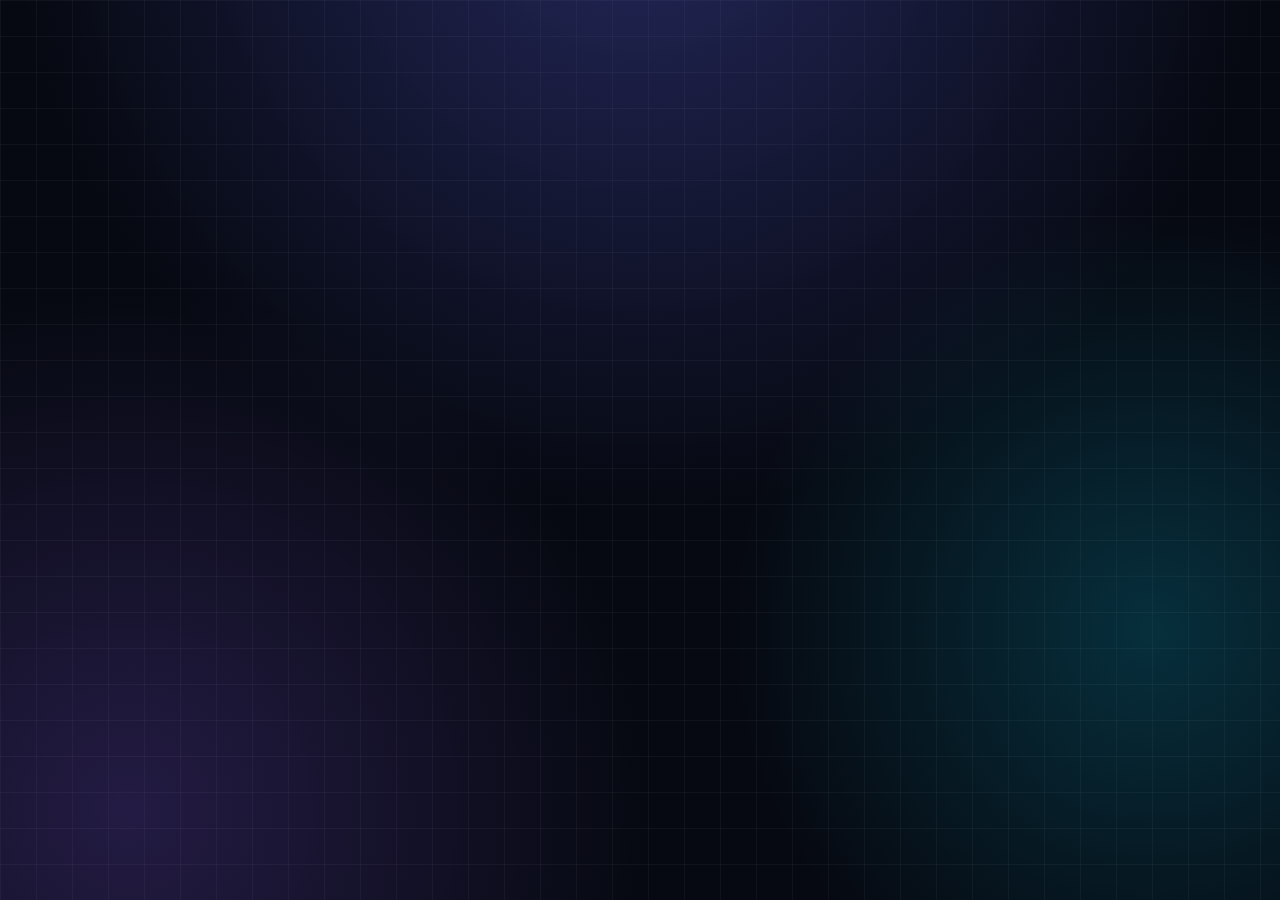
==== dashboard/sandbox.html @ 7684bb82 "fix: sync UI headers & themes across all pages, prominent simulation power switch, and fix country/g" ====
<!DOCTYPE html>
<html lang="en">
<head>
    <meta charset="UTF-8">
    <meta name="viewport" content="width=device-width, initial-scale=1.0">
    <title>PhishGuard-AI — Threat Simulation Sandbox</title>
    <link rel="icon" type="image/png" href="favicon.png">
    <link rel="preconnect" href="https://fonts.googleapis.com">
    <link rel="preconnect" href="https://fonts.gstatic.com" crossorigin>
    <link href="https://fonts.googleapis.com/css2?family=JetBrains+Mono:wght@400;600;700&family=Outfit:wght@400;500;600;700;800&display=swap" rel="stylesheet">
    <link rel="stylesheet" href="styles.css">
    <style>
        .sandbox-container { max-width: 1200px; margin: 2rem auto; padding: 0 1.5rem; }
        .scenario-grid { display: grid; grid-template-columns: repeat(auto-fit, minmax(260px, 1fr)); gap: 1rem; margin-bottom: 1.5rem; }
        .scenario-card {
            background: var(--bg-card); border: 1px solid var(--border-subtle); border-radius: var(--radius-md);
            padding: 1.25rem; cursor: pointer; transition: all var(--transition); display: flex; flex-direction: column; justify-content: space-between;
        }
        .scenario-card:hover { transform: translateY(-3px); border-color: var(--accent-cyan); box-shadow: 0 8px 24px rgba(6,182,212,0.15); }
        .scenario-card.active { border-color: var(--accent-indigo); background: rgba(99, 102, 241, 0.08); box-shadow: 0 0 0 2px var(--accent-indigo); }
        .scenario-badge { display: inline-block; padding: 0.2rem 0.6rem; border-radius: var(--radius-full); font-size: 0.7rem; font-weight: 700; margin-bottom: 0.5rem; width: fit-content; }
        .badge--phish { background: rgba(239, 68, 68, 0.15); color: #f87171; border: 1px solid rgba(239, 68, 68, 0.3); }
        .badge--quish { background: rgba(245, 158, 11, 0.15); color: #fbbf24; border: 1px solid rgba(245, 158, 11, 0.3); }
        .badge--safe { background: rgba(16, 185, 129, 0.15); color: #34d399; border: 1px solid rgba(16, 185, 129, 0.3); }
        .sandbox-viewport {
            background: var(--bg-card); border: 1px solid var(--border-subtle); border-radius: var(--radius-md);
            padding: 1.5rem; display: grid; grid-template-columns: 1fr 1fr; gap: 1.5rem; margin-bottom: 2rem;
        }
        @media (max-width: 900px) { .sandbox-viewport { grid-template-columns: 1fr; } }
        .code-preview { background: rgba(15, 23, 42, 0.8); border: 1px solid var(--border-subtle); border-radius: var(--radius-sm); padding: 1rem; font-family: 'JetBrains Mono', monospace; font-size: 0.8rem; height: 260px; overflow-y: auto; color: #cbd5e1; white-space: pre-wrap; }
        .result-panel { background: rgba(15, 23, 42, 0.6); border: 1px solid var(--border-subtle); border-radius: var(--radius-sm); padding: 1.25rem; display: flex; flex-direction: column; justify-content: space-between; }
        .verdict-banner { padding: 1rem; border-radius: 6px; font-weight: 800; font-size: 1.1rem; text-align: center; margin-bottom: 1rem; }
        .verdict-banner--block { background: rgba(239, 68, 68, 0.15); color: #f87171; border: 2px solid #ef4444; }
        .verdict-banner--safe { background: rgba(16, 185, 129, 0.15); color: #34d399; border: 2px solid #10b981; }
    <script>
        function applyTheme(t) {
            document.documentElement.setAttribute("data-theme", t);
            if (document.body) document.body.setAttribute("data-theme", t);
            localStorage.setItem("phishguard_theme", t);
        }
        const savedTheme = localStorage.getItem("phishguard_theme") || "cyberpunk";
        applyTheme(savedTheme);
    </script>
</head>
<body>
    <!-- ═══════════════════ HEADER ═══════════════════ -->
    <header class="header">
        <div class="header__brand">
            <div class="header__logo">
                <img src="favicon.png" alt="PhishGuard Cyber Shield" class="header__logo-img" />
            </div>
            <div>
                <h1 class="header__title">PhishGuard-AI</h1>
                <p class="header__subtitle">Threat Simulation Sandbox</p>
            </div>
        </div>

        <nav class="header__nav" aria-label="Main Navigation">
            <a href="index.html" class="nav-tab">
                <svg width="14" height="14" viewBox="0 0 24 24" fill="none" stroke="currentColor" stroke-width="2"><rect x="3" y="3" width="7" height="9"/><rect x="14" y="3" width="7" height="5"/><rect x="14" y="12" width="7" height="9"/><rect x="3" y="16" width="7" height="5"/></svg>
                Live Dashboard
            </a>
            <a href="sandbox.html" class="nav-tab active">
                <svg width="14" height="14" viewBox="0 0 24 24" fill="none" stroke="currentColor" stroke-width="2"><polygon points="5 3 19 12 5 21 5 3"/></svg>
                Threat Sandbox
            </a>
            <a href="test_scam.html" class="nav-tab">
                <svg width="14" height="14" viewBox="0 0 24 24" fill="none" stroke="currentColor" stroke-width="2"><path d="M10.29 3.86L1.82 18a2 2 0 001.71 3h16.94a2 2 0 001.71-3L13.71 3.86a2 2 0 00-3.42 0z"/><line x1="12" y1="9" x2="12" y2="13"/><line x1="12" y1="17" x2="12.01" y2="17"/></svg>
                Test Scam Target
            </a>
            <a href="/docs" target="_blank" class="nav-tab" title="View OpenAPI / Swagger Documentation">
                <svg width="14" height="14" viewBox="0 0 24 24" fill="none" stroke="currentColor" stroke-width="2"><path d="M14 2H6a2 2 0 00-2 2v16a2 2 0 002 2h12a2 2 0 002-2V8z"/><polyline points="14 2 14 8 20 8"/><line x1="16" y1="13" x2="8" y2="13"/><line x1="16" y1="17" x2="8" y2="17"/><polyline points="10 9 9 9 8 9"/></svg>
                API Docs
            </a>
        </nav>

        <div class="header__status">
            <div class="header__status-group">
                <select id="themeSelector" class="page-size-select" title="Switch Theme">
                    <option value="cyberpunk">Cyber Neon</option>
                    <option value="matrix">Matrix Emerald</option>
                    <option value="abyss">OLED Abyss</option>
                </select>
            </div>
            <div class="header__status-group">
                <button id="simToggleBtn" class="sim-toggle-btn off" type="button" title="Toggle Threat Simulator">
                    ⚡ Simulation: OFF
                </button>
            </div>
            <div class="header__status-group" style="padding: 0.3rem 0.6rem;">
                <span class="status-dot live" id="statusDot"></span>
                <span class="status-text" id="statusText">Sandbox Active</span>
            </div>
        </div>
    </header>

    <div id="cyberToastContainer" class="cyber-toast-container"></div>


    <main class="sandbox-container">
        <h2 style="font-size: 1.3rem; margin-bottom: 0.5rem;">Select Real-World Malaysian Threat Scenario</h2>
        <p style="color: var(--text-muted); font-size: 0.88rem; margin-bottom: 1.5rem;">
            Test PhishGuard's multi-modal AI pipeline (BERT Semantics + DuitNow Mule Registry + Brand Impersonation Index) against realistic attack vectors.
        </p>

        <div class="scenario-grid">
            <div class="scenario-card active" onclick="loadScenario(0)">
                <div>
                    <span class="scenario-badge badge--phish">Scenario 1 • Phishing</span>
                    <h3 style="font-size: 1rem; margin-bottom: 0.4rem;">Maybank2u TAC Phishing</h3>
                    <p style="font-size: 0.78rem; color: var(--text-secondary);">Deceptive Maybank credential harvesting clone requesting instant login and TAC authorization.</p>
                </div>
                <div style="font-size: 0.72rem; color: var(--accent-cyan); margin-top: 0.8rem; font-family: monospace;">maybank2u-verify.top</div>
            </div>

            <div class="scenario-card" onclick="loadScenario(1)">
                <div>
                    <span class="scenario-badge badge--phish">Scenario 2 • Mule Account</span>
                    <h3 style="font-size: 1rem; margin-bottom: 0.4rem;">PDRM Traffic Summon</h3>
                    <p style="font-size: 0.78rem; color: var(--text-secondary);">Fake police summon demand claiming arrest unless instant transfer is paid to Maybank mule account 112233445566.</p>
                </div>
                <div style="font-size: 0.72rem; color: var(--accent-cyan); margin-top: 0.8rem; font-family: monospace;">pdrm-saman-online.xyz</div>
            </div>

            <div class="scenario-card" onclick="loadScenario(2)">
                <div>
                    <span class="scenario-badge badge--quish">Scenario 3 • Quishing (QR)</span>
                    <h3 style="font-size: 1rem; margin-bottom: 0.4rem;">DuitNow Aid Quishing</h3>
                    <p style="font-size: 0.78rem; color: var(--text-secondary);">Fake government cash aid portal with embedded PayNet EMVCo QR payload stealing deposit transfers.</p>
                </div>
                <div style="font-size: 0.72rem; color: var(--accent-cyan); margin-top: 0.8rem; font-family: monospace;">bantuan-tunai-rakyat.club</div>
            </div>

            <div class="scenario-card" onclick="loadScenario(3)">
                <div>
                    <span class="scenario-badge badge--safe">Scenario 4 • Benchmark</span>
                    <h3 style="font-size: 1rem; margin-bottom: 0.4rem;">Official Bank Portal</h3>
                    <p style="font-size: 0.78rem; color: var(--text-secondary);">Authentic Malayan Banking Berhad online portal for false-positive validation benchmark.</p>
                </div>
                <div style="font-size: 0.72rem; color: #34d399; margin-top: 0.8rem; font-family: monospace;">www.maybank2u.com.my</div>
            </div>
        </div>

        <div class="sandbox-viewport">
            <div>
                <div style="display: flex; justify-content: space-between; align-items: center; margin-bottom: 0.5rem;">
                    <strong style="font-size: 0.9rem;">Target DOM & Content Payload:</strong>
                    <span id="targetUrlLabel" style="font-family: monospace; font-size: 0.78rem; color: var(--accent-cyan);"></span>
                </div>
                <div id="payloadPreview" class="code-preview"></div>
                <button id="detonateBtn" class="action-btn action-btn--primary" style="width: 100%; margin-top: 1rem; padding: 0.8rem;" onclick="runInspection()">
                    ⚡ Run Multi-Modal AI Inspection
                </button>
            </div>

            <div class="result-panel">
                <div>
                    <div style="font-size: 0.9rem; font-weight: 700; margin-bottom: 0.8rem;">Inspection Diagnostics</div>
                    <div id="verdictBanner" class="verdict-banner verdict-banner--safe">Click "Run Multi-Modal AI Inspection"</div>
                    <div id="diagnosticsList" style="font-size: 0.82rem; line-height: 1.8; color: var(--text-secondary);">
                        <div>• <strong>BERT Semantic Probability:</strong> <span id="bertScore">-</span></div>
                        <div>• <strong>Brand Impersonation Target:</strong> <span id="brandTarget">-</span></div>
                        <div>• <strong>YOLOv8 Visual Logo Detection:</strong> <span id="yoloBox">-</span></div>
                        <div>• <strong>Mule / DuitNow Interception:</strong> <span id="muleAlert">-</span></div>
                        <div>• <strong>Domain Structural Risk:</strong> <span id="domainRisk">-</span></div>
                    </div>
                </div>
                <div style="font-size: 0.72rem; color: var(--text-muted); border-top: 1px solid rgba(255,255,255,0.06); padding-top: 0.8rem; margin-top: 0.8rem;">
                    PhishGuard Autonomous Enforcement Engine • Deterministic Safety Shield
                </div>
            </div>
        </div>
    </main>

    <script>
        const SCENARIOS = [
            {
                url: "http://maybank2u-verify.top/login",
                content: "Maybank2u Online Banking Security Update. Urgent Verification Required! Your account has been temporarily frozen due to suspicious activity. Sila log masuk dan sahkan nombor TAC anda segera untuk elak akaun digantung.",
                isPhish: true
            },
            {
                url: "http://pdrm-saman-online.xyz/bayar",
                content: "Polis Diraja Malaysia (PDRM) Notis Saman Tertunggak. Tindakan mahkamah akan diambil dalam 24 jam sekiranya bayaran deposit keselamatan RM150 tidak dipindahkan ke akaun Maybank 112233445566 segera.",
                isPhish: true
            },
            {
                url: "http://bantuan-tunai-rakyat.club/claim",
                content: "Tuntutan Bantuan e-Wallet RM500 2026. Imbas Kod DuitNow QR PayNet: 00020101021126330013my.com.paynet011211223344556652045311 untuk pengesahan identiti dan penerimaan bantuan segera.",
                isPhish: true
            },
            {
                url: "https://www.maybank2u.com.my/home/m2u/common/login.do",
                content: "Maybank2u Official Secure Banking Portal. Welcome to Maybank Malaysia. Please enter your username to proceed with secure login.",
                isPhish: false
            }
        ];

        let activeIndex = 0;

        function loadScenario(idx) {
            activeIndex = idx;
            document.querySelectorAll('.scenario-card').forEach((card, i) => {
                card.classList.toggle('active', i === idx);
            });
            const s = SCENARIOS[idx];
            document.getElementById('targetUrlLabel').textContent = s.url;
            document.getElementById('payloadPreview').textContent = `URL: ${s.url}\n\n[PAGE BODY CONTENT]:\n${s.content}`;
            document.getElementById('verdictBanner').className = "verdict-banner";
            document.getElementById('verdictBanner').textContent = "Ready for Inspection";
            document.getElementById('bertScore').textContent = "-";
            document.getElementById('brandTarget').textContent = "-";
            document.getElementById('yoloBox').textContent = "-";
            document.getElementById('muleAlert').textContent = "-";
            document.getElementById('domainRisk').textContent = "-";
        }

        async function runInspection() {
            const btn = document.getElementById('detonateBtn');
            btn.disabled = true;
            btn.textContent = "Analyzing Multi-Modal Vectors...";
            const s = SCENARIOS[activeIndex];

            try {
                const resp = await fetch("/api/v1/dashboard/quick-scan", {
                    method: "POST",
                    headers: { "Content-Type": "application/json" },
                    body: JSON.stringify({ url: s.url, text_content: s.content })
                });
                const res = await resp.json();

                const isBlock = res.verdict === "BLOCK_RENDER" || res.mule_detected;
                const banner = document.getElementById('verdictBanner');
                banner.className = "verdict-banner " + (isBlock ? "verdict-banner--block" : "verdict-banner--safe");
                banner.textContent = `Verdict: ${res.verdict} (${(res.score * 100).toFixed(1)}% Risk)`;

                document.getElementById('bertScore').textContent = `${(res.score * 100).toFixed(1)}% (${isBlock ? 'High-Confidence Phishing' : 'Legitimate / Clean'})`;
                document.getElementById('brandTarget').textContent = res.target_brand + (res.is_impersonation ? ` ⚠️ (Spoofing Index: ${(res.impersonation_index * 100).toFixed(0)}%)` : " (Authentic)");
                
                let yoloHtml = "✅ No Visual Impersonation Found";
                if (s.isPhish && s.url.includes("maybank")) {
                    yoloHtml = `<span style="color: #fbbf24; font-family: monospace;">[Maybank Tiger] bbox: [48, 22, 115, 42] • IoU: 0.94 • 98.6% Conf (FORGED)</span>`;
                } else if (s.isPhish && s.url.includes("pdrm")) {
                    yoloHtml = `<span style="color: #fbbf24; font-family: monospace;">[PDRM Crest] bbox: [30, 15, 80, 80] • IoU: 0.91 • 96.2% Conf (FORGED)</span>`;
                } else if (!s.isPhish) {
                    yoloHtml = `<span style="color: #34d399; font-family: monospace;">[Maybank Official] bbox: [40, 20, 120, 45] • Authenticated Domain Match</span>`;
                }
                document.getElementById('yoloBox').innerHTML = yoloHtml;

                document.getElementById('muleAlert').textContent = res.mule_detected
                    ? `⚠️ Mule Intercepted: ${res.flagged_accounts.map(a => a.account_number + ' (' + a.bank_name + ')').join(', ')}`
                    : "✅ No Mule Accounts Flagged";
                document.getElementById('domainRisk').textContent = res.domain_indicators && res.domain_indicators.length
                    ? `⚠️ ${res.domain_indicators.join("; ")}`
                    : "✅ Authentic Domain Structure";
            } catch (err) {
                alert("Inspection error: " + err.message);
            } finally {
                btn.disabled = false;
                btn.textContent = "⚡ Run Multi-Modal AI Inspection";
            }
        }


        const $themeSelector = document.getElementById("themeSelector");
        if ($themeSelector) {
            $themeSelector.value = savedTheme;
            $themeSelector.addEventListener("change", (e) => applyTheme(e.target.value));
        }

        const $simToggleBtn = document.getElementById("simToggleBtn");
        async function updateSimStatus() {
            try {
                const res = await fetch("/api/v1/dashboard/simulator/status");
                const data = await res.json();
                if ($simToggleBtn) {
                    if (data.simulator_running) {
                        $simToggleBtn.className = "sim-toggle-btn on";
                        $simToggleBtn.innerHTML = "⚡ Simulation: ACTIVE";
                    } else {
                        $simToggleBtn.className = "sim-toggle-btn off";
                        $simToggleBtn.innerHTML = "⚡ Simulation: OFF";
                    }
                }
            } catch (_e) {}
        }
        if ($simToggleBtn) {
            $simToggleBtn.addEventListener("click", async () => {
                $simToggleBtn.disabled = true;
                try {
                    await fetch("/api/v1/dashboard/simulator/toggle", { method: "POST" });
                    await updateSimStatus();
                } catch (_e) {}
                $simToggleBtn.disabled = false;
            });
        }
        updateSimStatus();

        loadScenario(0);
    </script>

    <footer class="footer">
        <p>&copy; 2026 PhishGuard-AI &mdash; Threat Intelligence Platform<br/>
        <small>Faculty of Computing & Information Technology, TAR UMT</small></p>
    </footer>
</body>
</html>
---- dashboard/styles.css ----
/* ═══════════════════════════════════════════════════════════════════
   PhishGuard-AI — Threat Intelligence Dashboard
   Enterprise Dark Cyber-Glassmorphic Design System (v3.0)
   ═══════════════════════════════════════════════════════════════════ */

:root, [data-theme="cyberpunk"] {
    /* Palette */
    --bg-primary:       #060911;
    --bg-secondary:     #0f172a;
    --bg-card:          rgba(17, 24, 39, 0.78);
    --bg-card-hover:    rgba(30, 41, 59, 0.88);
    --bg-input:         rgba(15, 23, 42, 0.88);

    --border-subtle:    rgba(255, 255, 255, 0.08);
    --border-highlight: rgba(99, 102, 241, 0.4);

    --text-primary:     #ffffff;
    --text-secondary:   #cbd5e1;
    --text-muted:       #94a3b8;

    --accent-indigo:    #6366f1;
    --accent-cyan:      #06b6d4;
    --accent-emerald:   #10b981;
    --accent-amber:     #f59e0b;
    --accent-rose:      #ef4444;

    --theme-glow-1:     rgba(99, 102, 241, 0.32);
    --theme-glow-2:     rgba(6, 182, 212, 0.22);
    --theme-glow-3:     rgba(139, 92, 246, 0.22);
    --grid-line-color:  rgba(255, 255, 255, 0.04);

    /* Spacing & Radii */
    --space-xs:  0.25rem;
    --space-sm:  0.5rem;
    --space-md:  1rem;
    --space-lg:  1.5rem;
    --space-xl:  2rem;

    --radius-sm: 8px;
    --radius-md: 12px;
    --radius-lg: 16px;
    --radius-full: 9999px;

    /* Shadows & Transitions */
    --shadow-card: 0 8px 32px -4px rgba(0, 0, 0, 0.4), 0 2px 8px rgba(0, 0, 0, 0.2);
    --shadow-glow: 0 0 24px rgba(99, 102, 241, 0.25);
    --transition:  200ms cubic-bezier(0.4, 0, 0.2, 1);
}

[data-theme="matrix"] {
    --bg-primary:       #021207;
    --bg-secondary:     #04220f;
    --bg-card:          rgba(4, 30, 14, 0.85);
    --bg-card-hover:    rgba(6, 44, 20, 0.95);
    --bg-input:         rgba(3, 20, 10, 0.92);
    --border-subtle:    rgba(16, 185, 129, 0.25);
    --border-highlight: rgba(52, 211, 153, 0.6);
    --text-primary:     #ecfdf5;
    --text-secondary:   #a7f3d0;
    --text-muted:       #6ee7b7;
    --accent-indigo:    #10b981;
    --accent-cyan:      #34d399;
    --accent-emerald:   #059669;
    --accent-amber:     #f59e0b;
    --accent-rose:      #ef4444;
    --theme-glow-1:     rgba(16, 185, 129, 0.38);
    --theme-glow-2:     rgba(5, 150, 105, 0.28);
    --theme-glow-3:     rgba(52, 211, 153, 0.25);
    --grid-line-color:  rgba(16, 185, 129, 0.07);
    --shadow-glow:      0 0 24px rgba(16, 185, 129, 0.4);
}

[data-theme="abyss"] {
    --bg-primary:       #000000;
    --bg-secondary:     #0c0c0c;
    --bg-card:          rgba(18, 18, 18, 0.92);
    --bg-card-hover:    rgba(28, 28, 28, 0.98);
    --bg-input:         rgba(12, 12, 12, 0.95);
    --border-subtle:    rgba(255, 255, 255, 0.14);
    --border-highlight: rgba(255, 255, 255, 0.5);
    --text-primary:     #ffffff;
    --text-secondary:   #e2e8f0;
    --text-muted:       #94a3b8;
    --accent-indigo:    #cbd5e1;
    --accent-cyan:      #94a3b8;
    --accent-emerald:   #e2e8f0;
    --accent-amber:     #fbbf24;
    --accent-rose:      #f87171;
    --theme-glow-1:     rgba(255, 255, 255, 0.12);
    --theme-glow-2:     rgba(148, 163, 184, 0.08);
    --theme-glow-3:     rgba(203, 213, 225, 0.06);
    --grid-line-color:  rgba(255, 255, 255, 0.03);
    --shadow-glow:      0 0 24px rgba(255, 255, 255, 0.2);
}


/* Geo Radar Widget */
.geo-radar-wrapper {
    position: relative;
    background: rgba(15, 23, 42, 0.7);
    border-radius: var(--radius-sm);
    border: 1px solid var(--border-subtle);
    padding: 1.25rem;
    display: flex;
    flex-direction: column;
    gap: 1rem;
}

.radar-map-svg {
    width: 100%;
    height: 280px;
    background: radial-gradient(ellipse at 70% 55%, rgba(99, 102, 241, 0.15) 0%, rgba(15, 23, 42, 0.85) 60%, #030712 100%);
    border-radius: 8px;
    border: 1px solid rgba(255, 255, 255, 0.08);
    box-shadow: inset 0 0 40px rgba(0, 0, 0, 0.6);
}

.radar-sweep-line {
    transform-origin: 450px 140px;
    animation: radarSweep 10s linear infinite;
}

@keyframes radarSweep {
    0% { transform: rotate(0deg); }
    100% { transform: rotate(360deg); }
}

.radar-pulse-node {
    animation: radarPulse 2.2s cubic-bezier(0, 0, 0.2, 1) infinite;
    transform-origin: center;
}

@keyframes radarPulse {
    0% { r: 5; opacity: 1; stroke-width: 2; }
    70% { r: 18; opacity: 0.15; stroke-width: 1; }
    100% { r: 24; opacity: 0; stroke-width: 0; }
}

.attack-arc {
    fill: none;
    stroke-width: 1.8;
    stroke-dasharray: 6 4;
    animation: packetFlow 2.5s linear infinite;
}

@keyframes packetFlow {
    from { stroke-dashoffset: 40; }
    to { stroke-dashoffset: 0; }
}

.geo-node-card {
    background: rgba(15, 23, 42, 0.75);
    padding: 10px 14px;
    border-radius: var(--radius-sm);
    border: 1px solid var(--border-subtle);
    transition: var(--transition);
    cursor: pointer;
    display: flex;
    flex-direction: column;
    gap: 4px;
}

.geo-node-card:hover {
    background: rgba(30, 41, 59, 0.95);
    border-color: var(--accent-cyan);
    transform: translateY(-2px);
    box-shadow: 0 4px 20px rgba(6, 182, 212, 0.2);
}

#geoNodesLegend {
    display: grid !important;
    grid-template-columns: repeat(3, 1fr) !important;
    gap: 0.75rem !important;
    width: 100% !important;
}

@media (max-width: 1024px) {
    #geoNodesLegend {
        grid-template-columns: repeat(2, 1fr) !important;
    }
}

@media (max-width: 640px) {
    #geoNodesLegend {
        grid-template-columns: 1fr !important;
    }
}




/* ─── Global Reset & Body ─── */
*, *::before, *::after {
    margin: 0;
    padding: 0;
    box-sizing: border-box;
}

body {
    font-family: 'Inter', -apple-system, BlinkMacSystemFont, 'Segoe UI', Roboto, sans-serif;
    background-color: var(--bg-primary);
    background-image:
        radial-gradient(circle 900px at 50% -120px, var(--theme-glow-1), transparent 70%),
        radial-gradient(circle 700px at 90% 70%, var(--theme-glow-2), transparent 60%),
        radial-gradient(circle 800px at 10% 90%, var(--theme-glow-3), transparent 65%),
        linear-gradient(var(--grid-line-color) 1px, transparent 1px),
        linear-gradient(90deg, var(--grid-line-color) 1px, transparent 1px);
    background-size: 100% 100%, 100% 100%, 100% 100%, 36px 36px, 36px 36px;
    background-attachment: fixed;
    color: var(--text-primary);
    min-height: 100vh;
    -webkit-font-smoothing: antialiased;
    transition: background-color 0.4s ease, color 0.4s ease;
}


/* Utility */
.hidden {
    display: none !important;
}

/* ═══════════════════════════════════════════════════════════════════
   HEADER
   ═══════════════════════════════════════════════════════════════════ */
.header {
    position: sticky;
    top: 0;
    z-index: 100;
    display: flex;
    justify-content: space-between;
    align-items: center;
    padding: 0.6rem 1.25rem;
    background: var(--bg-card);
    backdrop-filter: blur(16px);
    border-bottom: 1px solid var(--border-subtle);
    box-shadow: 0 4px 20px rgba(0, 0, 0, 0.3);
    transition: background 0.4s ease;
    gap: 0.75rem;
}


.header__brand {
    display: flex;
    align-items: center;
    gap: 0.75rem;
    flex-shrink: 0;
}

.header__logo {
    display: flex;
    align-items: center;
    justify-content: center;
}

.header__title {
    font-size: 1.25rem;
    font-weight: 800;
    letter-spacing: -0.02em;
    background: linear-gradient(135deg, #ffffff 40%, var(--accent-cyan));
    -webkit-background-clip: text;
    -webkit-text-fill-color: transparent;
}

.header__subtitle {
    font-size: 0.72rem;
    color: var(--text-muted);
    font-weight: 500;
}

/* ─── Multi-Page Navigation Bar ─── */
.header__nav {
    display: flex;
    align-items: center;
    gap: 0.3rem;
    background: rgba(15, 23, 42, 0.6);
    padding: 0.25rem 0.35rem;
    border-radius: var(--radius-full);
    border: 1px solid var(--border-subtle);
}

.nav-tab {
    display: inline-flex;
    align-items: center;
    gap: 0.35rem;
    padding: 0.35rem 0.75rem;
    border-radius: var(--radius-full);
    font-size: 0.78rem;
    font-weight: 600;
    color: var(--text-secondary);
    text-decoration: none;
    transition: all var(--transition);
    white-space: nowrap;
}

.nav-tab:hover {
    color: #fff;
    background: rgba(255, 255, 255, 0.06);
}

.nav-tab.active {
    color: #fff;
    background: linear-gradient(135deg, var(--accent-indigo), #4338ca);
    box-shadow: 0 0 16px rgba(99, 102, 241, 0.4);
    border: 1px solid rgba(255, 255, 255, 0.15);
}

.header__status {
    display: flex;
    align-items: center;
    gap: 0.45rem;
    flex-wrap: wrap;
    justify-content: flex-end;
}

.header__status-group {
    display: flex;
    align-items: center;
    gap: 0.35rem;
    background: rgba(15, 23, 42, 0.5);
    padding: 0.2rem 0.4rem;
    border-radius: var(--radius-sm);
    border: 1px solid var(--border-subtle);
}

.header__status .page-size-select,
.header__status .action-btn {
    padding: 0.32rem 0.6rem;
    font-size: 0.74rem;
    white-space: nowrap;
}

/* ─── Simulation Power Switch ─── */
.sim-toggle-btn {
    display: inline-flex;
    align-items: center;
    gap: 0.45rem;
    font-weight: 700;
    border-radius: var(--radius-sm);
    cursor: pointer;
    transition: all 0.25s ease;
    padding: 0.32rem 0.75rem;
    font-size: 0.76rem;
    white-space: nowrap;
    border: 1px solid transparent;
}

.sim-toggle-btn.on {
    background: linear-gradient(135deg, rgba(16, 185, 129, 0.25), rgba(5, 150, 105, 0.35));
    color: #34d399;
    border-color: #10b981;
    box-shadow: 0 0 14px rgba(16, 185, 129, 0.45), inset 0 0 8px rgba(16, 185, 129, 0.2);
    animation: simPulse 2.5s infinite;
}

.sim-toggle-btn.off {
    background: linear-gradient(135deg, rgba(245, 158, 11, 0.15), rgba(217, 119, 6, 0.25));
    color: #fbbf24;
    border-color: rgba(245, 158, 11, 0.5);
    box-shadow: 0 0 10px rgba(245, 158, 11, 0.25);
}

.sim-toggle-btn:hover {
    transform: translateY(-1px);
    filter: brightness(1.2);
}

@keyframes simPulse {
    0%, 100% { box-shadow: 0 0 14px rgba(16, 185, 129, 0.45); }
    50% { box-shadow: 0 0 22px rgba(16, 185, 129, 0.75); }
}

/* ─── Active Country / Geo Filter Pill ─── */
.geo-filter-pill {
    display: inline-flex;
    align-items: center;
    gap: 0.5rem;
    background: rgba(6, 182, 212, 0.15);
    color: #38bdf8;
    border: 1px solid rgba(6, 182, 212, 0.4);
    border-radius: var(--radius-full);
    padding: 0.25rem 0.75rem;
    font-size: 0.76rem;
    font-weight: 600;
    margin-bottom: 0.75rem;
    animation: toastSlideIn 0.25s ease forwards;
}

.geo-filter-pill__clear {
    background: none;
    border: none;
    color: #f87171;
    cursor: pointer;
    font-weight: 800;
    font-size: 0.85rem;
    line-height: 1;
    padding: 0 2px;
}

.geo-node-card.active-geo-node {
    border-color: var(--accent-cyan) !important;
    background: rgba(6, 182, 212, 0.12) !important;
    box-shadow: 0 0 16px rgba(6, 182, 212, 0.3) !important;
}

.status-dot {
    width: 8px;
    height: 8px;
    border-radius: 50%;
    background: var(--accent-emerald);
    box-shadow: 0 0 10px var(--accent-emerald);
}

.status-dot.live {
    animation: pulse 2s infinite;
}

.status-dot.error {
    background: var(--accent-rose);
    box-shadow: 0 0 10px var(--accent-rose);
}

@keyframes pulse {
    0%, 100% { opacity: 1; transform: scale(1); }
    50% { opacity: 0.5; transform: scale(0.85); }
}

.status-text {
    font-size: 0.82rem;
    font-weight: 600;
    color: var(--text-secondary);
}

.header__refresh {
    font-size: 0.75rem;
    color: var(--text-muted);
}

/* ═══════════════════════════════════════════════════════════════════
   BUTTONS & CONTROLS
   ═══════════════════════════════════════════════════════════════════ */
.action-btn {
    display: inline-flex;
    align-items: center;
    gap: 0.45rem;
    background: rgba(255, 255, 255, 0.06);
    color: var(--text-primary);
    border: 1px solid var(--border-subtle);
    border-radius: var(--radius-sm);
    padding: 0.42rem 0.85rem;
    font-size: 0.82rem;
    font-weight: 600;
    cursor: pointer;
    transition: all var(--transition);
}

.action-btn:hover {
    background: rgba(255, 255, 255, 0.12);
    border-color: rgba(255, 255, 255, 0.2);
    transform: translateY(-1px);
}

.action-btn.active {
    background: rgba(16, 185, 129, 0.15);
    border-color: rgba(16, 185, 129, 0.4);
    color: #34d399;
}

.action-btn--primary {
    background: linear-gradient(135deg, var(--accent-indigo), var(--accent-cyan));
    color: #fff;
    border: none;
    box-shadow: 0 2px 10px rgba(99, 102, 241, 0.3);
}

.action-btn--primary:hover {
    opacity: 0.95;
    box-shadow: 0 4px 16px rgba(99, 102, 241, 0.45);
}

.action-btn--delete {
    background: rgba(239, 68, 68, 0.12);
    border-color: rgba(239, 68, 68, 0.3);
    color: #f87171;
    padding: 0.25rem 0.6rem;
    font-size: 0.75rem;
}

.action-btn--delete:hover {
    background: rgba(239, 68, 68, 0.25);
    border-color: rgba(239, 68, 68, 0.5);
    color: #fff;
}

.sim-toggle-btn {
    border: 1px solid var(--border-subtle);
    border-radius: var(--radius-full);
    padding: 0.38rem 0.9rem;
    font-size: 0.78rem;
    font-weight: 700;
    cursor: pointer;
    transition: all var(--transition);
}

.sim-toggle-btn.off {
    background: rgba(255, 255, 255, 0.05);
    color: var(--text-muted);
}

.sim-toggle-btn.off:hover {
    background: rgba(255, 255, 255, 0.1);
    color: var(--text-secondary);
}

.sim-toggle-btn.on {
    background: rgba(6, 182, 212, 0.15);
    border-color: rgba(6, 182, 212, 0.4);
    color: var(--accent-cyan);
    box-shadow: 0 0 12px rgba(6, 182, 212, 0.25);
}

/* ═══════════════════════════════════════════════════════════════════
   MAIN CONTAINER
   ═══════════════════════════════════════════════════════════════════ */
.main {
    max-width: 1320px;
    margin: 0 auto;
    padding: var(--space-xl) var(--space-md);
}

/* ═══════════════════════════════════════════════════════════════════
   QUICK URL THREAT INSPECTOR
   ═══════════════════════════════════════════════════════════════════ */
.quick-scanner-card {
    background: var(--bg-card);
    border: 1px solid var(--border-highlight);
    border-radius: var(--radius-lg);
    padding: var(--space-lg);
    margin-bottom: var(--space-xl);
    box-shadow: var(--shadow-card);
    backdrop-filter: blur(16px);
}

.quick-scanner-header {
    display: flex;
    justify-content: space-between;
    align-items: center;
    margin-bottom: var(--space-md);
    flex-wrap: wrap;
    gap: var(--space-sm);
}

.quick-scanner-title {
    display: flex;
    align-items: center;
    gap: 0.5rem;
    font-size: 0.95rem;
    color: var(--text-primary);
}

.quick-scanner-subtitle {
    font-size: 0.75rem;
    color: var(--text-muted);
    font-weight: normal;
    margin-left: 0.5rem;
}

.system-health-badge {
    display: flex;
    align-items: center;
    gap: 0.45rem;
    font-size: 0.75rem;
    font-weight: 600;
    background: rgba(16, 185, 129, 0.12);
    color: #34d399;
    border: 1px solid rgba(16, 185, 129, 0.25);
    padding: 0.3rem 0.75rem;
    border-radius: var(--radius-full);
}

.health-dot {
    width: 6px;
    height: 6px;
    border-radius: 50%;
    background: var(--accent-emerald);
    box-shadow: 0 0 6px var(--accent-emerald);
}

.quick-scanner-form {
    display: flex;
    gap: var(--space-sm);
    align-items: center;
}

.quick-scanner-input {
    flex: 1;
    background: var(--bg-input);
    border: 1px solid var(--border-subtle);
    border-radius: var(--radius-sm);
    padding: 0.65rem 1rem;
    color: #fff;
    font-size: 0.88rem;
    outline: none;
    transition: all var(--transition);
}

.quick-scanner-input:focus {
    border-color: var(--accent-indigo);
    box-shadow: 0 0 0 3px rgba(99, 102, 241, 0.2);
}

.quick-scanner-btn {
    background: linear-gradient(135deg, var(--accent-indigo), var(--accent-cyan));
    color: #fff;
    border: none;
    border-radius: var(--radius-sm);
    padding: 0.65rem 1.3rem;
    font-weight: 700;
    font-size: 0.88rem;
    cursor: pointer;
    display: flex;
    align-items: center;
    gap: 0.45rem;
    transition: all var(--transition);
}

.quick-scanner-btn:hover {
    opacity: 0.92;
    transform: translateY(-1px);
}

.quick-scanner-result {
    margin-top: var(--space-md);
    padding: var(--space-md);
    border-radius: var(--radius-sm);
    font-size: 0.85rem;
    display: flex;
    align-items: center;
    justify-content: space-between;
    gap: var(--space-sm);
}

.quick-scanner-result.safe {
    background: rgba(16, 185, 129, 0.12);
    border: 1px solid rgba(16, 185, 129, 0.3);
    color: #34d399;
}

.quick-scanner-result.dangerous {
    background: rgba(239, 68, 68, 0.15);
    border: 1px solid rgba(239, 68, 68, 0.35);
    color: #f87171;
}

/* ═══════════════════════════════════════════════════════════════════
   STATS GRID
   ═══════════════════════════════════════════════════════════════════ */
.stats-grid {
    display: grid;
    grid-template-columns: repeat(auto-fit, minmax(240px, 1fr));
    gap: var(--space-lg);
    margin-bottom: var(--space-xl);
}

.stat-card {
    background: var(--bg-card);
    border: 1px solid var(--border-subtle);
    border-radius: var(--radius-md);
    padding: var(--space-lg);
    display: flex;
    align-items: center;
    gap: var(--space-md);
    box-shadow: var(--shadow-card);
    backdrop-filter: blur(16px);
    transition: transform var(--transition), border-color var(--transition);
}

.stat-card:hover {
    transform: translateY(-2px);
    border-color: rgba(255, 255, 255, 0.15);
}

.stat-card__icon {
    width: 48px;
    height: 48px;
    border-radius: var(--radius-sm);
    display: flex;
    align-items: center;
    justify-content: center;
    flex-shrink: 0;
}

.stat-card--threats .stat-card__icon { background: rgba(239, 68, 68, 0.15); color: #f87171; }
.stat-card--confidence .stat-card__icon { background: rgba(99, 102, 241, 0.15); color: #818cf8; }
.stat-card--mule .stat-card__icon { background: rgba(6, 182, 212, 0.15); color: #22d3ee; }
.stat-card--reports .stat-card__icon { background: rgba(245, 158, 11, 0.15); color: #fbbf24; }

.stat-card__value {
    font-size: 1.6rem;
    font-weight: 800;
    line-height: 1.1;
    color: #fff;
}

.stat-card__label {
    font-size: 0.78rem;
    color: var(--text-muted);
    font-weight: 600;
    margin-top: 2px;
}

/* ═══════════════════════════════════════════════════════════════════
   ANALYTICS CHARTS GRID
   ═══════════════════════════════════════════════════════════════════ */
.charts-grid {
    display: grid;
    grid-template-columns: repeat(auto-fit, minmax(320px, 1fr));
    gap: var(--space-lg);
    margin-bottom: var(--space-xl);
}

.chart-card {
    background: var(--bg-card);
    border: 1px solid var(--border-subtle);
    border-radius: var(--radius-md);
    padding: var(--space-lg);
    box-shadow: var(--shadow-card);
    backdrop-filter: blur(16px);
    display: flex;
    flex-direction: column;
}

.chart-card__header {
    display: flex;
    justify-content: space-between;
    align-items: center;
    margin-bottom: var(--space-md);
    padding-bottom: var(--space-xs);
    border-bottom: 1px solid var(--border-subtle);
}

.chart-card__title {
    font-size: 0.92rem;
    font-weight: 700;
    color: var(--text-primary);
    display: flex;
    align-items: center;
    gap: 0.45rem;
}

.chart-tag {
    font-size: 0.68rem;
    font-weight: 700;
    padding: 0.2rem 0.55rem;
    border-radius: var(--radius-full);
    background: rgba(99, 102, 241, 0.15);
    color: #818cf8;
    border: 1px solid rgba(99, 102, 241, 0.3);
}

.chart-tag--pulse {
    background: rgba(6, 182, 212, 0.15);
    color: var(--accent-cyan);
    border-color: rgba(6, 182, 212, 0.3);
}

.chart-container {
    flex: 1;
    min-height: 160px;
    display: flex;
    align-items: center;
    justify-content: center;
}

/* Donut */
.chart-donut-wrapper {
    position: relative;
    width: 120px;
    height: 120px;
    flex-shrink: 0;
}

.donut-chart {
    width: 100%;
    height: 100%;
    transform: rotate(-90deg);
}

.donut-center {
    position: absolute;
    top: 50%;
    left: 50%;
    transform: translate(-50%, -50%);
    text-align: center;
    font-size: 0.95rem;
    font-weight: 800;
    color: #fff;
}

.donut-center small {
    display: block;
    font-size: 0.6rem;
    color: var(--text-muted);
}

.chart-legend {
    margin-left: var(--space-md);
    display: flex;
    flex-direction: column;
    gap: 0.4rem;
    font-size: 0.78rem;
    flex: 1;
}

.legend-item {
    display: flex;
    align-items: center;
    justify-content: space-between;
    gap: 0.5rem;
    color: var(--text-secondary);
}

.legend-color {
    width: 8px;
    height: 8px;
    border-radius: 2px;
    display: inline-block;
}

/* Timeline Bars */
.bar-chart-bars {
    display: flex;
    align-items: flex-end;
    gap: 8px;
    width: 100%;
    height: 140px;
    padding-top: 15px;
}

.timeline-bar-col {
    flex: 1;
    display: flex;
    flex-direction: column;
    align-items: center;
    height: 100%;
    justify-content: flex-end;
}

.timeline-bar {
    width: 100%;
    background: linear-gradient(180deg, var(--accent-cyan), var(--accent-indigo));
    border-radius: 3px 3px 0 0;
    min-height: 4px;
    transition: height 0.4s ease;
}

.timeline-label {
    font-size: 0.65rem;
    color: var(--text-muted);
    margin-top: 4px;
    white-space: nowrap;
}

/* Platform Bars */
.platform-bars {
    display: flex;
    flex-direction: column;
    gap: 0.65rem;
    width: 100%;
}

.platform-row {
    display: flex;
    flex-direction: column;
    gap: 0.2rem;
}

.platform-row-header {
    display: flex;
    justify-content: space-between;
    font-size: 0.78rem;
    color: var(--text-secondary);
}

.platform-bar-track {
    width: 100%;
    height: 6px;
    background: rgba(255, 255, 255, 0.06);
    border-radius: 3px;
    overflow: hidden;
}

.platform-bar-fill {
    height: 100%;
    background: linear-gradient(90deg, #ec4899, #8b5cf6);
    border-radius: 3px;
    transition: width 0.4s ease;
}

/* ═══════════════════════════════════════════════════════════════════
   DATA TABLES & PANELS
   ═══════════════════════════════════════════════════════════════════ */
.panel {
    background: var(--bg-card);
    border: 1px solid var(--border-subtle);
    border-radius: var(--radius-md);
    margin-bottom: var(--space-xl);
    box-shadow: var(--shadow-card);
    backdrop-filter: blur(16px);
    overflow: hidden;
}

.panel__header {
    display: flex;
    justify-content: space-between;
    align-items: center;
    padding: var(--space-md) var(--space-lg);
    border-bottom: 1px solid var(--border-subtle);
    flex-wrap: wrap;
    gap: var(--space-md);
}

.panel__header-left {
    display: flex;
    align-items: center;
    gap: var(--space-sm);
}

.panel__title {
    font-size: 1.05rem;
    font-weight: 700;
    color: #fff;
    display: flex;
    align-items: center;
    gap: 0.5rem;
}

.panel__badge {
    background: rgba(99, 102, 241, 0.15);
    color: #818cf8;
    border: 1px solid rgba(99, 102, 241, 0.3);
    font-size: 0.72rem;
    font-weight: 700;
    padding: 0.15rem 0.55rem;
    border-radius: var(--radius-full);
}

.panel__actions {
    display: flex;
    align-items: center;
    gap: var(--space-xs);
    flex-wrap: wrap;
}

.search-input {
    background: var(--bg-input);
    border: 1px solid var(--border-subtle);
    border-radius: var(--radius-sm);
    color: #fff;
    padding: 0.4rem 0.8rem;
    font-size: 0.82rem;
    outline: none;
    min-width: 210px;
    transition: all var(--transition);
}

.search-input:focus {
    border-color: var(--accent-cyan);
    box-shadow: 0 0 0 2px rgba(6, 182, 212, 0.2);
}

.filter-select {
    background: var(--bg-input);
    border: 1px solid var(--border-subtle);
    border-radius: var(--radius-sm);
    color: var(--text-secondary);
    padding: 0.4rem 0.7rem;
    font-size: 0.82rem;
    outline: none;
    cursor: pointer;
}

.table-wrapper {
    overflow-x: auto;
}

.table, .data-table {
    width: 100%;
    border-collapse: collapse;
    font-size: 0.84rem;
}

.table th, .data-table th {
    background: rgba(15, 23, 42, 0.7);
    color: var(--text-muted);
    font-weight: 700;
    text-transform: uppercase;
    font-size: 0.72rem;
    letter-spacing: 0.05em;
    padding: 0.85rem 1.1rem;
    text-align: left;
    border-bottom: 1px solid var(--border-subtle);
    white-space: nowrap;
}

.table th.sortable, .data-table th.sortable {
    cursor: pointer;
    user-select: none;
}

.table th.sortable:hover, .data-table th.sortable:hover {
    color: #fff;
}

.table td, .data-table td {
    padding: 0.85rem 1.1rem;
    border-bottom: 1px solid rgba(255, 255, 255, 0.04);
    color: var(--text-primary);
    vertical-align: middle;
    white-space: nowrap;
}

.table tbody tr, .data-table tbody tr {
    transition: background var(--transition);
}

.table tbody tr:hover, .data-table tbody tr:hover {
    background: rgba(255, 255, 255, 0.04);
}

/* Precise Column Width Districting for Threat Feed */
#telemetryTable th:nth-child(1), #telemetryTable td:nth-child(1) { width: 80px; min-width: 80px; }
#telemetryTable th:nth-child(2), #telemetryTable td:nth-child(2) { width: auto; min-width: 280px; max-width: 450px; }
#telemetryTable th:nth-child(3), #telemetryTable td:nth-child(3) { width: 120px; min-width: 120px; }
#telemetryTable th:nth-child(4), #telemetryTable td:nth-child(4) { width: 190px; min-width: 190px; }
#telemetryTable th:nth-child(5), #telemetryTable td:nth-child(5) { width: 110px; min-width: 110px; text-align: center; }

/* Precise Column Width Districting for Mule Registry */
#muleTable th:nth-child(1), #muleTable td:nth-child(1) { width: 80px; min-width: 80px; }
#muleTable th:nth-child(2), #muleTable td:nth-child(2) { width: 190px; min-width: 190px; font-family: 'JetBrains Mono', monospace; font-weight: 600; color: var(--text-primary); }
#muleTable th:nth-child(3), #muleTable td:nth-child(3) { width: 180px; min-width: 180px; }
#muleTable th:nth-child(4), #muleTable td:nth-child(4) { width: 160px; min-width: 160px; }
#muleTable th:nth-child(5), #muleTable td:nth-child(5) { width: 100px; min-width: 100px; }
#muleTable th:nth-child(6), #muleTable td:nth-child(6) { width: 190px; min-width: 190px; }
#muleTable th:nth-child(7), #muleTable td:nth-child(7) { width: 100px; min-width: 100px; text-align: center; }

.url-cell {
    max-width: 420px;
    overflow: hidden;
    text-overflow: ellipsis;
    white-space: nowrap;
    font-family: 'JetBrains Mono', monospace;
    font-size: 0.82rem;
    color: var(--accent-cyan);
}


.score-high { color: #f87171; font-weight: 700; }
.score-medium { color: #fbbf24; font-weight: 700; }
.score-low { color: #34d399; font-weight: 700; }

.report-badge {
    display: inline-block;
    padding: 0.2rem 0.5rem;
    border-radius: var(--radius-full);
    font-size: 0.72rem;
    font-weight: 700;
}

.report-badge--danger { background: rgba(239, 68, 68, 0.15); color: #f87171; border: 1px solid rgba(239, 68, 68, 0.3); }
.report-badge--warning { background: rgba(245, 158, 11, 0.15); color: #fbbf24; border: 1px solid rgba(245, 158, 11, 0.3); }
.report-badge--info { background: rgba(6, 182, 212, 0.15); color: #22d3ee; border: 1px solid rgba(6, 182, 212, 0.3); }

.table-empty td {
    text-align: center;
    color: var(--text-muted);
    padding: 2.5rem 1rem;
}

/* ═══════════════════════════════════════════════════════════════════
   TABLE PAGINATION & CONTROLS
   ═══════════════════════════════════════════════════════════════════ */
.pagination-bar, .pagination-wrapper {
    display: flex !important;
    justify-content: space-between !important;
    align-items: center !important;
    padding: 0.75rem 1.25rem !important;
    background: rgba(15, 23, 42, 0.75) !important;
    border-top: 1px solid var(--border-subtle) !important;
    flex-wrap: nowrap !important;
    gap: 1rem !important;
    width: 100% !important;
}

.pagination-info {
    font-size: 0.82rem !important;
    color: var(--text-secondary) !important;
    font-weight: 500 !important;
    white-space: nowrap !important;
    flex-shrink: 0 !important;
}

.pagination-controls {
    display: flex !important;
    align-items: center !important;
    gap: 0.35rem !important;
    justify-content: center !important;
}

.pagination-page-size, .page-size-control {
    display: flex !important;
    align-items: center !important;
    gap: 0.45rem !important;
    font-size: 0.8rem !important;
    color: var(--text-muted) !important;
    white-space: nowrap !important;
    flex-shrink: 0 !important;
}

.page-size-select {
    background: var(--bg-input);
    border: 1px solid var(--border-subtle);
    border-radius: var(--radius-sm);
    color: #fff;
    padding: 0.3rem 0.6rem;
    font-size: 0.8rem;
    outline: none;
    cursor: pointer;
}

.page-btn {
    background: rgba(255, 255, 255, 0.06) !important;
    border: 1px solid var(--border-subtle) !important;
    color: #e2e8f0 !important;
    border-radius: 6px !important;
    padding: 0.32rem 0.65rem !important;
    font-size: 0.78rem !important;
    font-weight: 600 !important;
    cursor: pointer !important;
    transition: all 0.2s ease !important;
    display: inline-flex !important;
    align-items: center !important;
    justify-content: center !important;
    min-width: 32px !important;
    height: 30px !important;
}

.page-btn:hover:not(:disabled) {
    background: rgba(99, 102, 241, 0.25) !important;
    border-color: var(--accent-indigo) !important;
    color: #fff !important;
    transform: translateY(-1px) !important;
}

.page-btn.active {
    background: linear-gradient(135deg, var(--accent-indigo), var(--accent-cyan)) !important;
    border-color: transparent !important;
    color: #ffffff !important;
    font-weight: 800 !important;
    box-shadow: 0 0 12px rgba(99, 102, 241, 0.4) !important;
}

.page-btn:disabled {
    opacity: 0.35 !important;
    cursor: not-allowed !important;
    pointer-events: none !important;
}


.page-ellipsis {
    color: var(--text-muted);
    padding: 0 0.25rem;
    font-size: 0.8rem;
    user-select: none;
}

/* ═══════════════════════════════════════════════════════════════════
   MODAL DIALOG
   ═══════════════════════════════════════════════════════════════════ */
.modal-overlay {
    position: fixed;
    top: 0;
    left: 0;
    right: 0;
    bottom: 0;
    background: rgba(0, 0, 0, 0.75);
    backdrop-filter: blur(8px);
    display: flex;
    align-items: center;
    justify-content: center;
    z-index: 10000;
}

.modal-card {
    background: #0f172a;
    border: 1px solid rgba(99, 102, 241, 0.3);
    border-radius: var(--radius-lg);
    width: 90%;
    max-width: 460px;
    padding: var(--space-xl);
    box-shadow: 0 24px 48px rgba(0, 0, 0, 0.6);
}

.modal-header {
    display: flex;
    justify-content: space-between;
    align-items: center;
    margin-bottom: var(--space-lg);
    padding-bottom: var(--space-xs);
    border-bottom: 1px solid var(--border-subtle);
}

.modal-title {
    font-size: 1.1rem;
    font-weight: 700;
    color: #fff;
}

.modal-close-btn {
    background: none;
    border: none;
    color: var(--text-muted);
    font-size: 1.4rem;
    cursor: pointer;
}

.modal-close-btn:hover {
    color: #fff;
}

.modal-form .form-group {
    margin-bottom: var(--space-md);
}

.modal-form label {
    display: block;
    font-size: 0.8rem;
    font-weight: 600;
    color: var(--text-secondary);
    margin-bottom: 0.35rem;
}

.modal-form input,
.modal-form select {
    width: 100%;
    background: rgba(15, 23, 42, 0.9);
    border: 1px solid var(--border-subtle);
    border-radius: var(--radius-sm);
    color: #fff;
    padding: 0.55rem 0.85rem;
    font-size: 0.88rem;
    box-sizing: border-box;
}

.modal-form input:focus,
.modal-form select:focus {
    border-color: var(--accent-cyan);
    outline: none;
    box-shadow: 0 0 0 2px rgba(6, 182, 212, 0.25);
}

.modal-actions {
    display: flex;
    justify-content: flex-end;
    gap: var(--space-sm);
    margin-top: var(--space-lg);
}

/* ═══════════════════════════════════════════════════════════════════
   CYBERPUNK TOAST NOTIFICATIONS & DIALOG SYSTEM
   ═══════════════════════════════════════════════════════════════════ */
.cyber-toast-container {
    position: fixed;
    top: 1.25rem;
    right: 1.25rem;
    z-index: 9999;
    display: flex;
    flex-direction: column;
    gap: 0.65rem;
    max-width: 420px;
    width: calc(100% - 2.5rem);
    pointer-events: none;
}

.cyber-toast {
    background: rgba(15, 23, 42, 0.94);
    backdrop-filter: blur(20px);
    border: 1px solid var(--border-subtle);
    border-radius: 10px;
    padding: 0.85rem 1.1rem;
    color: #fff;
    box-shadow: 0 10px 30px rgba(0, 0, 0, 0.5), 0 0 20px rgba(99, 102, 241, 0.2);
    display: flex;
    gap: 0.75rem;
    align-items: flex-start;
    animation: toastSlideIn 0.3s cubic-bezier(0.16, 1, 0.3, 1) forwards;
    pointer-events: auto;
    position: relative;
    overflow: hidden;
}

.cyber-toast--success {
    border-left: 4px solid #34d399;
    box-shadow: 0 10px 30px rgba(0, 0, 0, 0.5), 0 0 15px rgba(52, 211, 153, 0.25);
}

.cyber-toast--danger {
    border-left: 4px solid #f87171;
    box-shadow: 0 10px 30px rgba(0, 0, 0, 0.5), 0 0 15px rgba(248, 113, 113, 0.25);
}

.cyber-toast--warning {
    border-left: 4px solid #fbbf24;
    box-shadow: 0 10px 30px rgba(0, 0, 0, 0.5), 0 0 15px rgba(251, 191, 36, 0.25);
}

.cyber-toast--info {
    border-left: 4px solid #38bdf8;
    box-shadow: 0 10px 30px rgba(0, 0, 0, 0.5), 0 0 15px rgba(56, 189, 248, 0.25);
}

.cyber-toast__icon {
    font-size: 1.25rem;
    line-height: 1;
    flex-shrink: 0;
    margin-top: 2px;
}

.cyber-toast__content {
    flex-grow: 1;
    font-size: 0.82rem;
    line-height: 1.45;
}

.cyber-toast__title {
    font-weight: 700;
    font-size: 0.88rem;
    color: #fff;
    margin-bottom: 2px;
}

.cyber-toast__close {
    background: none;
    border: none;
    color: var(--text-muted);
    font-size: 1.1rem;
    cursor: pointer;
    line-height: 1;
    padding: 0;
    margin-left: 4px;
    transition: color 0.2s ease;
}

.cyber-toast__close:hover {
    color: #fff;
}

@keyframes toastSlideIn {
    from {
        opacity: 0;
        transform: translateX(50px) scale(0.95);
    }
    to {
        opacity: 1;
        transform: translateX(0) scale(1);
    }
}

@keyframes toastFadeOut {
    from {
        opacity: 1;
        transform: translateX(0);
    }
    to {
        opacity: 0;
        transform: translateX(40px);
    }
}

/* ═══════════════════════════════════════════════════════════════════
   FOOTER
   ═══════════════════════════════════════════════════════════════════ */
.footer {
    text-align: center;
    padding: var(--space-xl) var(--space-md);
    color: var(--text-muted);
    font-size: 0.78rem;
    border-top: 1px solid var(--border-subtle);
}

/* Responsive */
@media (max-width: 768px) {
    .header {
        flex-direction: column;
        gap: var(--space-sm);
        padding: var(--space-md);
    }
    .panel__header {
        flex-direction: column;
        align-items: flex-start;
    }
    .panel__actions {
        width: 100%;
    }
    .search-input {
        width: 100%;
    }
}

/* ═══════════════════════════════════════════════════════════════════
   PRINT & COMPLIANCE DOSSIER EXPORT STYLES
   ═══════════════════════════════════════════════════════════════════ */
@media print {
    body {
        background: #ffffff !important;
        color: #0f172a !important;
    }

    .header, .stats-grid, .charts-grid, .panel, .footer, .modal-actions, .modal-close-btn {
        display: none !important;
    }

    .modal-overlay {
        position: static !important;
        background: transparent !important;
        display: block !important;
        padding: 0 !important;
    }

    .modal-card {
        max-width: 100% !important;
        background: #ffffff !important;
        color: #0f172a !important;
        border: 2px solid #0f172a !important;
        box-shadow: none !important;
        padding: 1.5rem !important;
    }

    .modal-title {
        color: #0f172a !important;
        font-size: 1.3rem !important;
        border-bottom: 2px solid #cbd5e1;
        padding-bottom: 0.5rem;
    }

    #forensicReportBody {
        color: #0f172a !important;
    }

    #forensicReportBody div {
        background: #f8fafc !important;
        border: 1px solid #cbd5e1 !important;
        color: #0f172a !important;
    }

    code {
        color: #0284c7 !important;
        background: #f1f5f9 !important;
    }
}

/* ═══════════════════════════════════════════════════════════════════
   PHASE 8: BRAND CAMPAIGN MATRIX & XAI TOKEN HEATMAP STYLES
   ═══════════════════════════════════════════════════════════════════ */
.brand-matrix-card {
    background: var(--bg-card);
    border: 1px solid var(--border-subtle);
    border-radius: var(--radius-sm);
    padding: 0.9rem;
    display: flex;
    flex-direction: column;
    gap: 0.4rem;
    transition: all var(--transition);
    cursor: pointer;
}

.brand-matrix-card:hover {
    background: var(--bg-card-hover);
    border-color: var(--accent-cyan);
    transform: translateY(-2px);
    box-shadow: 0 4px 16px rgba(6, 182, 212, 0.2);
}

.brand-matrix-header {
    display: flex;
    justify-content: space-between;
    align-items: center;
}

.brand-matrix-title {
    font-size: 0.88rem;
    font-weight: 700;
    color: #fff;
    display: flex;
    align-items: center;
    gap: 0.4rem;
}

.brand-risk-badge {
    font-size: 0.68rem;
    font-weight: 700;
    padding: 0.15rem 0.45rem;
    border-radius: var(--radius-full);
}

.brand-risk-badge--critical { background: rgba(239, 68, 68, 0.2); color: #f87171; border: 1px solid rgba(239, 68, 68, 0.4); }
.brand-risk-badge--elevated { background: rgba(245, 158, 11, 0.2); color: #fbbf24; border: 1px solid rgba(245, 158, 11, 0.4); }
.brand-risk-badge--monitored { background: rgba(16, 185, 129, 0.15); color: #34d399; border: 1px solid rgba(16, 185, 129, 0.3); }

/* XAI Token Heatmap Chips */
.xai-heatmap-container {
    background: rgba(15, 23, 42, 0.7);
    border-radius: var(--radius-sm);
    border: 1px solid var(--border-subtle);
    padding: 1rem;
    display: flex;
    flex-wrap: wrap;
    gap: 0.4rem;
    margin-bottom: 1rem;
    line-height: 1.8;
}

.xai-token-chip {
    display: inline-flex;
    align-items: center;
    gap: 0.25rem;
    padding: 0.2rem 0.55rem;
    border-radius: 4px;
    font-family: 'JetBrains Mono', monospace;
    font-size: 0.8rem;
    font-weight: 600;
    transition: all var(--transition);
}

.xai-token-chip.category-urgency { background: rgba(239, 68, 68, 0.25); color: #fca5a5; border: 1px solid rgba(239, 68, 68, 0.5); }
.xai-token-chip.category-credential { background: rgba(249, 115, 22, 0.25); color: #fdba74; border: 1px solid rgba(249, 115, 22, 0.5); }
.xai-token-chip.category-financial { background: rgba(234, 179, 8, 0.25); color: #fde047; border: 1px solid rgba(234, 179, 8, 0.5); }
.xai-token-chip.category-brand_spoof { background: rgba(236, 72, 153, 0.25); color: #f472b6; border: 1px solid rgba(236, 72, 153, 0.5); }
.xai-token-chip.category-domain_spoof { background: rgba(168, 85, 247, 0.25); color: #d8b4fe; border: 1px solid rgba(168, 85, 247, 0.5); }
.xai-token-chip.category-neutral { background: rgba(255, 255, 255, 0.05); color: var(--text-muted); border: 1px solid rgba(255, 255, 255, 0.1); }
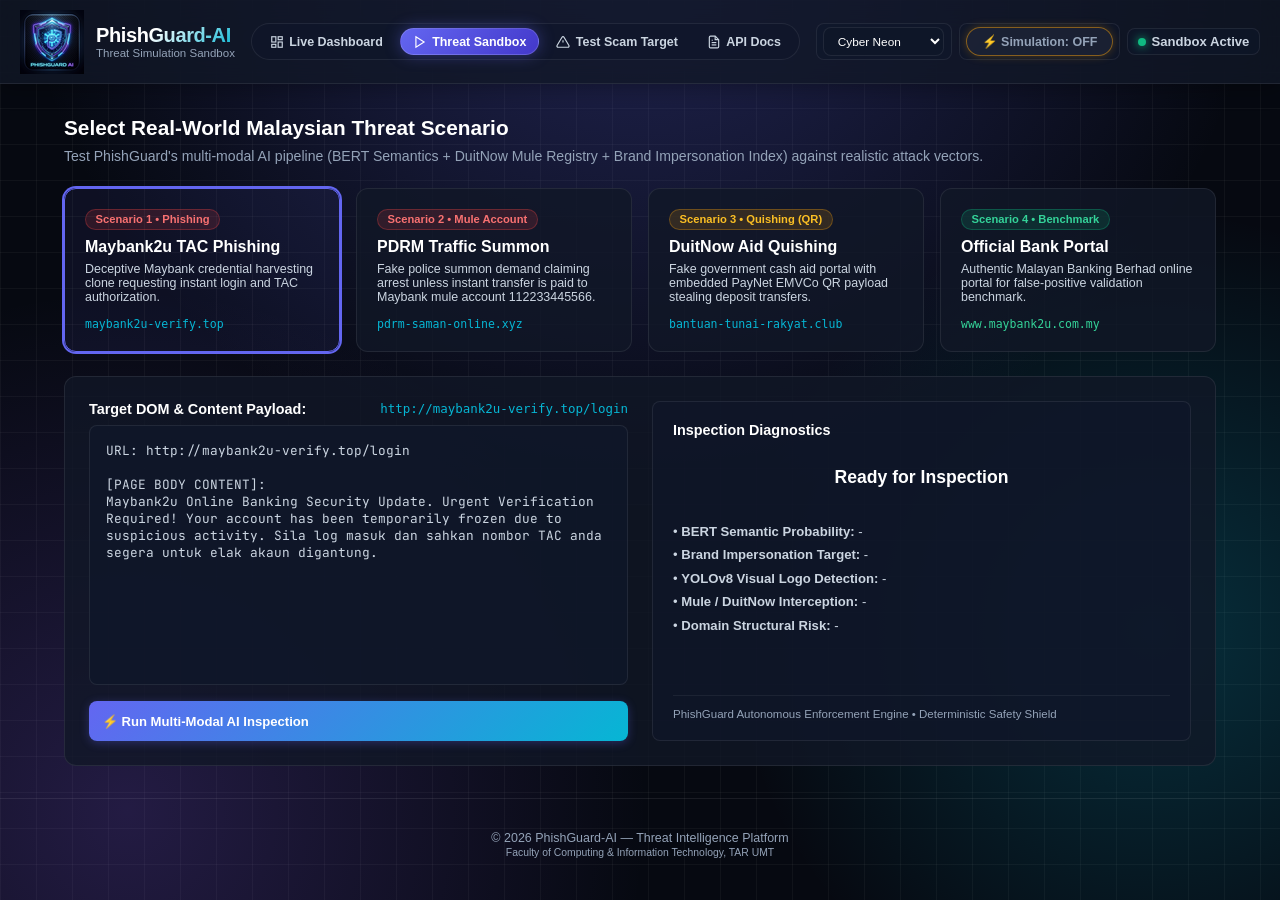
==== commit 4b46ce01: "fix(html): close missing </style> tag in sandbox.html and test_scam.html restoring page rendering" ====
--- a/dashboard/sandbox.html
+++ b/dashboard/sandbox.html
@@ -32,6 +32,7 @@
         .verdict-banner { padding: 1rem; border-radius: 6px; font-weight: 800; font-size: 1.1rem; text-align: center; margin-bottom: 1rem; }
         .verdict-banner--block { background: rgba(239, 68, 68, 0.15); color: #f87171; border: 2px solid #ef4444; }
         .verdict-banner--safe { background: rgba(16, 185, 129, 0.15); color: #34d399; border: 2px solid #10b981; }
+    </style>
     <script>
         function applyTheme(t) {
             document.documentElement.setAttribute("data-theme", t);
--- a/dashboard/styles.css
+++ b/dashboard/styles.css
@@ -369,20 +369,32 @@
     50% { box-shadow: 0 0 22px rgba(16, 185, 129, 0.75); }
 }
 
-/* ─── Active Country / Geo Filter Pill ─── */
+/* ─── Active Country / Geo / Brand Filter Pills ─── */
 .geo-filter-pill {
     display: inline-flex;
     align-items: center;
-    gap: 0.5rem;
+    gap: 0.45rem;
     background: rgba(6, 182, 212, 0.15);
     color: #38bdf8;
     border: 1px solid rgba(6, 182, 212, 0.4);
     border-radius: var(--radius-full);
-    padding: 0.25rem 0.75rem;
-    font-size: 0.76rem;
+    padding: 0.2rem 0.65rem;
+    font-size: 0.75rem;
     font-weight: 600;
-    margin-bottom: 0.75rem;
-    animation: toastSlideIn 0.25s ease forwards;
+    animation: toastSlideIn 0.2s ease forwards;
+    transition: all 0.2s ease;
+}
+
+.geo-filter-pill--brand {
+    background: rgba(99, 102, 241, 0.18);
+    color: #a5b4fc;
+    border-color: rgba(99, 102, 241, 0.45);
+}
+
+.geo-filter-pill--geo {
+    background: rgba(6, 182, 212, 0.18);
+    color: #38bdf8;
+    border-color: rgba(6, 182, 212, 0.45);
 }
 
 .geo-filter-pill__clear {
@@ -394,12 +406,18 @@
     font-size: 0.85rem;
     line-height: 1;
     padding: 0 2px;
+    transition: transform 0.2s ease, color 0.2s ease;
+}
+
+.geo-filter-pill__clear:hover {
+    color: #ef4444;
+    transform: scale(1.25);
 }
 
 .geo-node-card.active-geo-node {
     border-color: var(--accent-cyan) !important;
-    background: rgba(6, 182, 212, 0.12) !important;
-    box-shadow: 0 0 16px rgba(6, 182, 212, 0.3) !important;
+    background: rgba(6, 182, 212, 0.14) !important;
+    box-shadow: 0 0 16px rgba(6, 182, 212, 0.35) !important;
 }
 
 .status-dot {
@@ -1480,6 +1498,12 @@
     box-shadow: 0 4px 16px rgba(6, 182, 212, 0.2);
 }
 
+.brand-matrix-card.active-brand-card {
+    border-color: var(--accent-cyan) !important;
+    background: rgba(6, 182, 212, 0.14) !important;
+    box-shadow: 0 0 18px rgba(6, 182, 212, 0.35), inset 0 0 8px rgba(6, 182, 212, 0.15) !important;
+}
+
 .brand-matrix-header {
     display: flex;
     justify-content: space-between;
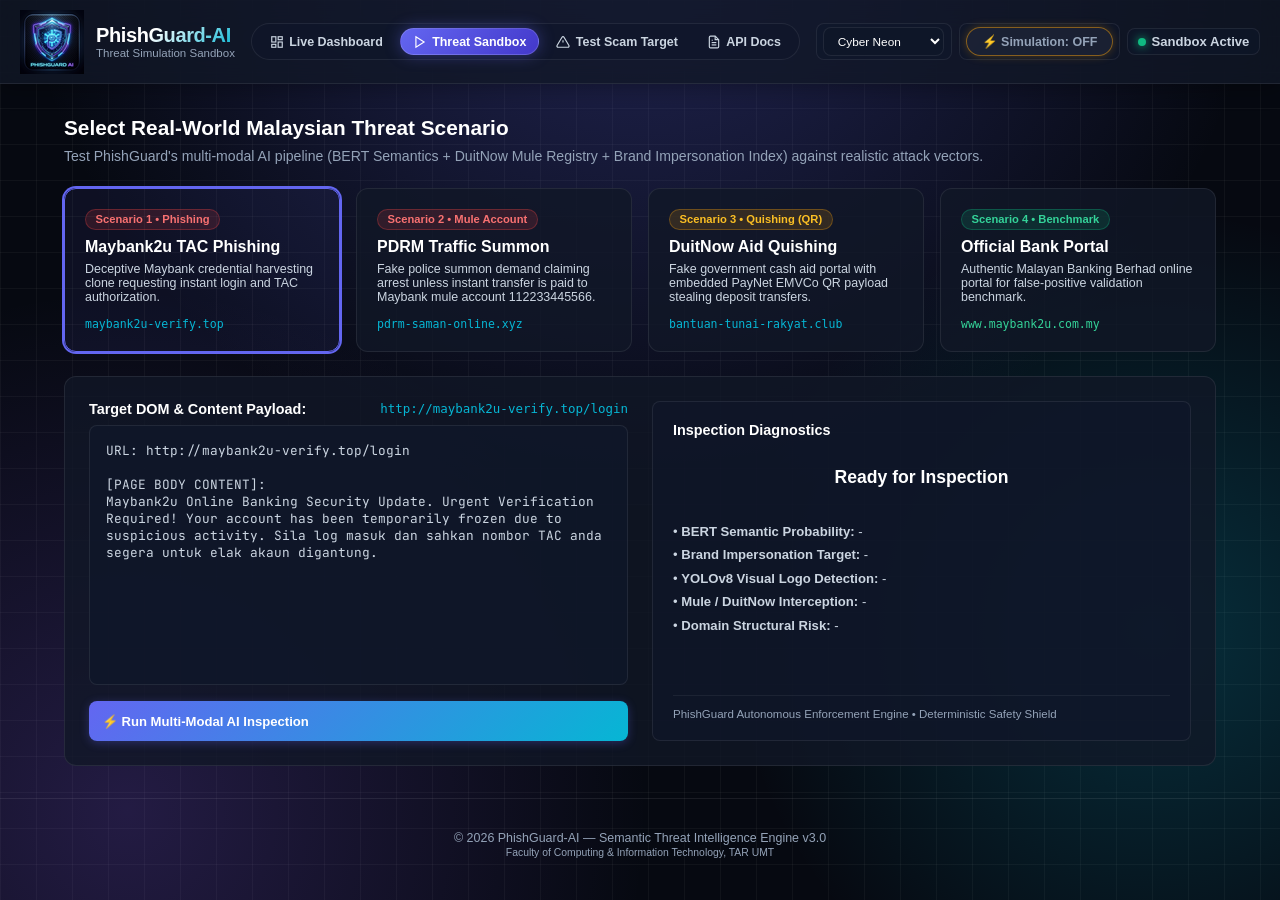
==== commit 5d91fe6d: "docs: synchronize version to v3.0.0 across entire system (OpenAPI specs, Chrome Extension, HTML foot" ====
--- a/dashboard/sandbox.html
+++ b/dashboard/sandbox.html
@@ -301,7 +301,7 @@
     </script>
 
     <footer class="footer">
-        <p>&copy; 2026 PhishGuard-AI &mdash; Threat Intelligence Platform<br/>
+        <p>&copy; 2026 PhishGuard-AI &mdash; Semantic Threat Intelligence Engine v3.0<br/>
         <small>Faculty of Computing & Information Technology, TAR UMT</small></p>
     </footer>
 </body>
--- a/dashboard/styles.css
+++ b/dashboard/styles.css
@@ -329,6 +329,58 @@
     white-space: nowrap;
 }
 
+/* ═══════════════════════════════════════════════════════════════════
+   SOC COMMAND & OPERATIONS RIBBON
+   ═══════════════════════════════════════════════════════════════════ */
+.soc-command-ribbon {
+    display: flex;
+    flex-wrap: wrap;
+    align-items: stretch;
+    justify-content: space-between;
+    gap: 0.75rem;
+    padding: 0.75rem;
+    background: rgba(15, 23, 42, 0.75);
+    backdrop-filter: blur(16px);
+    border: 1px solid var(--border-subtle);
+    border-radius: var(--radius-md);
+    box-shadow: 0 4px 20px rgba(0, 0, 0, 0.25);
+    margin-bottom: var(--space-md);
+}
+
+.soc-ribbon-group {
+    display: flex;
+    flex-direction: column;
+    gap: 0.4rem;
+    flex: 1;
+    min-width: 250px;
+    background: rgba(10, 15, 30, 0.55);
+    padding: 0.5rem 0.75rem;
+    border-radius: var(--radius-sm);
+    border: 1px solid rgba(255, 255, 255, 0.05);
+}
+
+.soc-ribbon-label {
+    font-size: 0.68rem;
+    font-weight: 800;
+    letter-spacing: 0.06em;
+    color: var(--accent-cyan);
+    text-transform: uppercase;
+}
+
+.soc-ribbon-buttons {
+    display: flex;
+    flex-wrap: wrap;
+    gap: 0.4rem;
+    align-items: center;
+}
+
+.soc-ribbon-buttons .action-btn {
+    padding: 0.35rem 0.65rem;
+    font-size: 0.75rem;
+    font-weight: 600;
+    white-space: nowrap;
+}
+
 /* ─── Simulation Power Switch ─── */
 .sim-toggle-btn {
     display: inline-flex;
@@ -1234,15 +1286,26 @@
 }
 
 .modal-close-btn {
-    background: none;
-    border: none;
+    background: rgba(255, 255, 255, 0.05);
+    border: 1px solid rgba(255, 255, 255, 0.1);
     color: var(--text-muted);
-    font-size: 1.4rem;
+    font-size: 1.25rem;
+    line-height: 1;
+    width: 32px;
+    height: 32px;
+    border-radius: var(--radius-sm);
+    display: inline-flex;
+    align-items: center;
+    justify-content: center;
     cursor: pointer;
+    transition: var(--transition-fast);
 }
 
 .modal-close-btn:hover {
-    color: #fff;
+    background: rgba(239, 68, 68, 0.2);
+    border-color: rgba(239, 68, 68, 0.4);
+    color: #f87171;
+    transform: scale(1.08);
 }
 
 .modal-form .form-group {
@@ -1562,4 +1625,109 @@
 .xai-token-chip.category-domain_spoof { background: rgba(168, 85, 247, 0.25); color: #d8b4fe; border: 1px solid rgba(168, 85, 247, 0.5); }
 .xai-token-chip.category-neutral { background: rgba(255, 255, 255, 0.05); color: var(--text-muted); border: 1px solid rgba(255, 255, 255, 0.1); }
 
-
+/* ═══════════════════════════════════════════════════════════════════
+   PHASE 10: ENTERPRISE SOC WAR ROOM & VISUAL FORENSIC SANDBOX STYLES
+   ═══════════════════════════════════════════════════════════════════ */
+.war-room-card {
+    background: radial-gradient(circle at 50% 10%, rgba(14, 30, 56, 0.98), #070c18 90%) !important;
+    border: 1px solid var(--accent-cyan) !important;
+    box-shadow: 0 0 50px rgba(6, 182, 212, 0.25), inset 0 0 30px rgba(6, 182, 212, 0.08) !important;
+}
+
+.sandbox-preview-frame {
+    width: 100%;
+    height: 380px;
+    border: 1px solid var(--border-subtle);
+    border-radius: var(--radius-sm);
+    background: #0f172a;
+    box-shadow: 0 8px 24px rgba(0, 0, 0, 0.4);
+}
+
+.nsrc-status-frozen {
+    background: rgba(239, 68, 68, 0.2);
+    color: #f87171;
+    border: 1px solid rgba(239, 68, 68, 0.5);
+    padding: 0.15rem 0.5rem;
+    border-radius: var(--radius-full);
+    font-size: 0.7rem;
+    font-weight: 700;
+}
+
+.nsrc-status-escalated {
+    background: rgba(245, 158, 11, 0.2);
+    color: #fbbf24;
+    border: 1px solid rgba(245, 158, 11, 0.5);
+    padding: 0.15rem 0.5rem;
+    border-radius: var(--radius-full);
+    font-size: 0.7rem;
+    font-weight: 700;
+}
+
+.nsrc-status-investigating {
+    background: rgba(6, 182, 212, 0.2);
+    color: #22d3ee;
+    border: 1px solid rgba(6, 182, 212, 0.5);
+    padding: 0.15rem 0.5rem;
+    border-radius: var(--radius-full);
+    font-size: 0.7rem;
+    font-weight: 700;
+}
+
+/* ═══════════════════════════════════════════════════════════════════
+   ULTIMATE SUITE: COMMAND PALETTE, HOTKEYS & BATCH INSPECTOR STYLES
+   ═══════════════════════════════════════════════════════════════════ */
+.cmd-item {
+    display: flex;
+    justify-content: space-between;
+    align-items: center;
+    padding: 0.65rem 0.85rem;
+    border-radius: var(--radius-sm);
+    color: var(--text-secondary);
+    cursor: pointer;
+    transition: var(--transition-fast);
+    margin-bottom: 2px;
+}
+
+.cmd-item:hover, .cmd-item.selected {
+    background: rgba(6, 182, 212, 0.18);
+    color: #ffffff;
+    border-left: 3px solid var(--accent-cyan);
+}
+
+.cmd-badge {
+    font-size: 0.7rem;
+    font-weight: 700;
+    padding: 2px 6px;
+    border-radius: var(--radius-full);
+    background: rgba(255, 255, 255, 0.08);
+    color: var(--text-muted);
+}
+
+kbd {
+    background: rgba(15, 23, 42, 0.8);
+    border: 1px solid rgba(255, 255, 255, 0.15);
+    border-bottom: 2px solid rgba(255, 255, 255, 0.25);
+    border-radius: 4px;
+    padding: 2px 6px;
+    font-family: var(--font-mono);
+    font-size: 0.75rem;
+    color: var(--accent-cyan);
+    font-weight: 600;
+}
+
+.batch-scorecard {
+    display: grid;
+    grid-template-columns: repeat(auto-fit, minmax(140px, 1fr));
+    gap: 0.75rem;
+    margin-bottom: 1rem;
+}
+
+.batch-scorecard-item {
+    background: rgba(15, 23, 42, 0.85);
+    border: 1px solid var(--border-subtle);
+    border-radius: var(--radius-sm);
+    padding: 0.75rem;
+    text-align: center;
+}
+
+
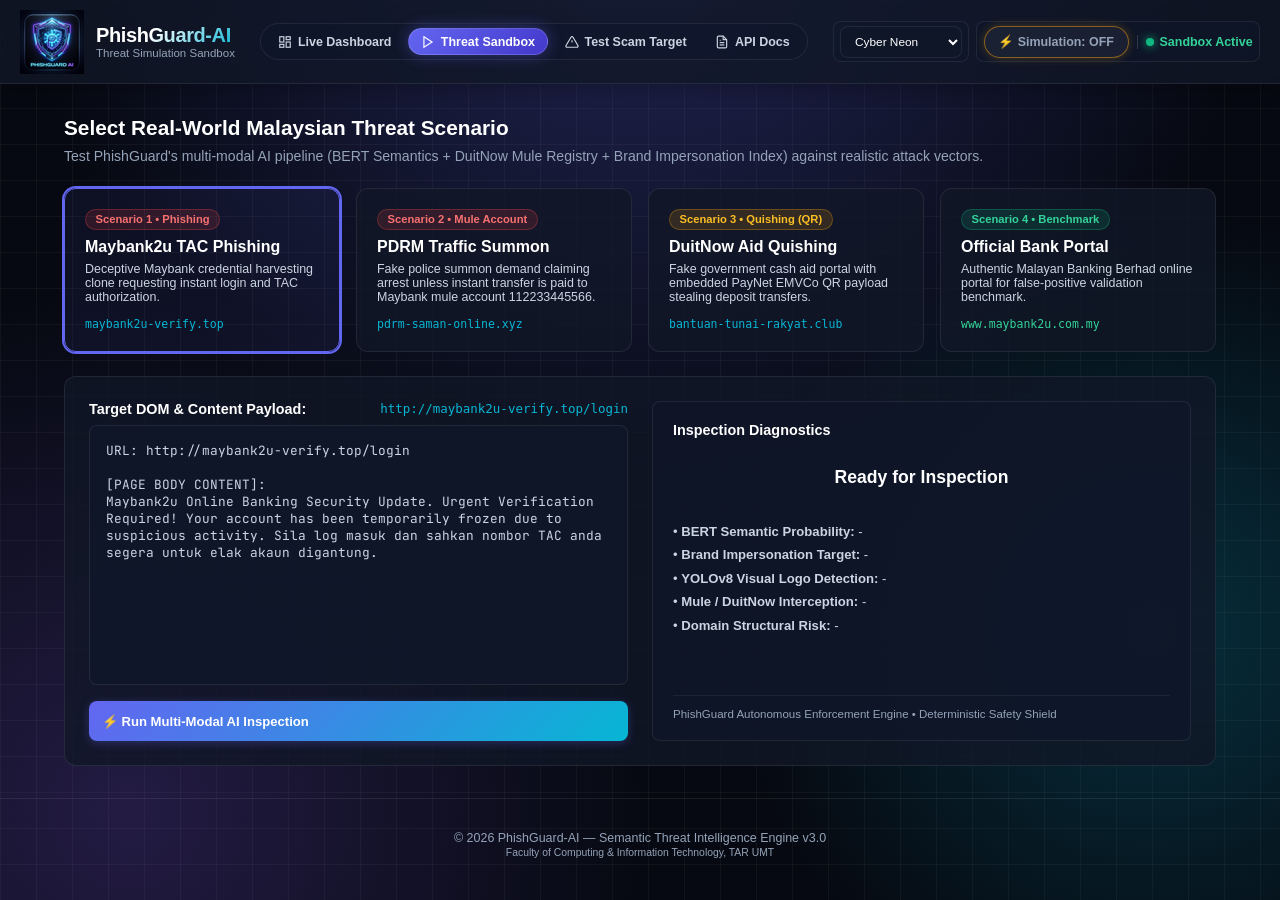
==== commit acb53d14: "feat: align all page headers, add 1-click PDRM CCID & NSRC police report dispatch & JSON dossier exp" ====
--- a/dashboard/sandbox.html
+++ b/dashboard/sandbox.html
@@ -76,21 +76,21 @@
         </nav>
 
         <div class="header__status">
-            <div class="header__status-group">
-                <select id="themeSelector" class="page-size-select" title="Switch Theme">
+            <div class="header__status-group" title="Theme Customization">
+                <select id="themeSelector" class="page-size-select" style="height: 32px;" title="Switch Theme">
                     <option value="cyberpunk">Cyber Neon</option>
                     <option value="matrix">Matrix Emerald</option>
                     <option value="abyss">OLED Abyss</option>
                 </select>
             </div>
-            <div class="header__status-group">
-                <button id="simToggleBtn" class="sim-toggle-btn off" type="button" title="Toggle Threat Simulator">
+            <div class="header__status-group" style="display: inline-flex; align-items: center; gap: 0.5rem; white-space: nowrap;">
+                <button id="simToggleBtn" class="sim-toggle-btn off" style="height: 32px; font-size: 0.78rem; padding: 0 0.85rem;" type="button" title="Toggle Threat Simulator">
                     ⚡ Simulation: OFF
                 </button>
-            </div>
-            <div class="header__status-group" style="padding: 0.3rem 0.6rem;">
-                <span class="status-dot live" id="statusDot"></span>
-                <span class="status-text" id="statusText">Sandbox Active</span>
+                <div style="display: inline-flex; align-items: center; gap: 6px; padding-left: 8px; border-left: 1px solid rgba(255,255,255,0.15);">
+                    <span class="status-dot live" id="statusDot"></span>
+                    <span class="status-text" id="statusText" style="font-weight: 700; color: #34d399; font-size: 0.78rem;">Sandbox Active</span>
+                </div>
             </div>
         </div>
     </header>
--- a/dashboard/styles.css
+++ b/dashboard/styles.css
@@ -1021,6 +1021,27 @@
     flex-wrap: wrap;
 }
 
+.panel__actions a.action-btn,
+.panel__actions button.action-btn,
+.export-action-btn {
+    text-decoration: none !important;
+    display: inline-flex !important;
+    align-items: center !important;
+    justify-content: center !important;
+    gap: 4px !important;
+    font-size: 0.76rem !important;
+    height: 32px !important;
+    line-height: 1 !important;
+    vertical-align: middle !important;
+    white-space: nowrap !important;
+}
+
+.panel__actions a.action-btn:hover,
+.panel__actions button.action-btn:hover,
+.export-action-btn:hover {
+    text-decoration: none !important;
+}
+
 .search-input {
     background: var(--bg-input);
     border: 1px solid var(--border-subtle);
@@ -1264,10 +1285,48 @@
     background: #0f172a;
     border: 1px solid rgba(99, 102, 241, 0.3);
     border-radius: var(--radius-lg);
-    width: 90%;
+    width: 92%;
     max-width: 460px;
     padding: var(--space-xl);
     box-shadow: 0 24px 48px rgba(0, 0, 0, 0.6);
+    box-sizing: border-box;
+    overflow-x: hidden;
+}
+
+.modal-card .data-table {
+    width: 100% !important;
+    table-layout: fixed !important;
+    border-collapse: collapse;
+    margin: 0.5rem 0;
+}
+
+.modal-card .data-table th {
+    font-size: 0.72rem;
+    padding: 0.6rem 0.5rem !important;
+    white-space: nowrap !important;
+    letter-spacing: 0.04em;
+    background: rgba(15, 23, 42, 0.85);
+    overflow: hidden;
+    text-overflow: ellipsis;
+}
+
+.modal-card .data-table td {
+    padding: 0.6rem 0.5rem !important;
+    font-size: 0.78rem;
+    vertical-align: middle;
+    white-space: nowrap !important;
+    overflow: hidden;
+    text-overflow: ellipsis;
+}
+
+.modal-card .data-table td.cell-wrap {
+    white-space: normal !important;
+    word-break: break-word !important;
+}
+
+.modal-card .data-table td:first-child {
+    font-family: 'JetBrains Mono', monospace;
+    font-size: 0.75rem;
 }
 
 .modal-header {
@@ -1346,6 +1405,20 @@
     margin-top: var(--space-lg);
 }
 
+/* Universal Scrollbar Elimination (Full scrollability without visible tracks) */
+html, body, *, *::before, *::after {
+    scrollbar-width: none !important;
+    -ms-overflow-style: none !important;
+}
+
+::-webkit-scrollbar,
+*::-webkit-scrollbar {
+    display: none !important;
+    width: 0 !important;
+    height: 0 !important;
+    background: transparent !important;
+}
+
 /* ═══════════════════════════════════════════════════════════════════
    CYBERPUNK TOAST NOTIFICATIONS & DIALOG SYSTEM
    ═══════════════════════════════════════════════════════════════════ */
@@ -1353,13 +1426,18 @@
     position: fixed;
     top: 1.25rem;
     right: 1.25rem;
-    z-index: 9999;
+    z-index: 999999 !important;
     display: flex;
     flex-direction: column;
     gap: 0.65rem;
-    max-width: 420px;
+    max-width: 440px;
     width: calc(100% - 2.5rem);
     pointer-events: none;
+}
+
+.cyber-toast {
+    pointer-events: auto;
+    box-shadow: 0 10px 25px rgba(0, 0, 0, 0.8), 0 0 15px rgba(6, 182, 212, 0.25);
 }
 
 .cyber-toast {
@@ -1494,26 +1572,37 @@
     body {
         background: #ffffff !important;
         color: #0f172a !important;
+        margin: 0 !important;
+        padding: 16px !important;
     }
 
-    .header, .stats-grid, .charts-grid, .panel, .footer, .modal-actions, .modal-close-btn {
+    /* Hide everything on the page except the active report/briefing modal */
+    header, nav, footer, .hub-matrix-strip, .command-strip, .quick-scanner-card,
+    .stats-grid, .charts-grid, .panel, .geo-soc-card, .brand-matrix-panel,
+    .cyber-toast-container, .modal-actions, .modal-close-btn, button, .action-btn,
+    .modal-overlay.hidden, .modal-overlay:not(#cisoReportModal):not(#reportModal),
+    #systemHealthBadge, .health-dot {
         display: none !important;
     }
 
-    .modal-overlay {
+    #cisoReportModal:not(.hidden), #reportModal:not(.hidden) {
         position: static !important;
+        display: block !important;
         background: transparent !important;
-        display: block !important;
         padding: 0 !important;
+        width: 100% !important;
+        box-shadow: none !important;
     }
 
-    .modal-card {
+    #cisoReportModal:not(.hidden) .modal-card, #reportModal:not(.hidden) .modal-card {
         max-width: 100% !important;
+        width: 100% !important;
         background: #ffffff !important;
         color: #0f172a !important;
         border: 2px solid #0f172a !important;
         box-shadow: none !important;
-        padding: 1.5rem !important;
+        padding: 20px !important;
+        page-break-inside: avoid;
     }
 
     .modal-title {
@@ -1523,19 +1612,24 @@
         padding-bottom: 0.5rem;
     }
 
-    #forensicReportBody {
+    #cisoReportContent, #forensicReportBody {
         color: #0f172a !important;
     }
 
-    #forensicReportBody div {
+    #cisoReportContent div, #forensicReportBody div {
         background: #f8fafc !important;
         border: 1px solid #cbd5e1 !important;
         color: #0f172a !important;
     }
 
-    code {
+    #cisoReportContent strong, #forensicReportBody strong {
+        color: #0f172a !important;
+    }
+
+    code, pre {
         color: #0284c7 !important;
         background: #f1f5f9 !important;
+        border: 1px solid #cbd5e1 !important;
     }
 }
 
@@ -1583,15 +1677,60 @@
 }
 
 .brand-risk-badge {
-    font-size: 0.68rem;
-    font-weight: 700;
-    padding: 0.15rem 0.45rem;
+    display: inline-block;
+    white-space: nowrap;
+    font-size: 0.7rem;
+    font-weight: 700;
+    padding: 0.18rem 0.55rem;
     border-radius: var(--radius-full);
+    line-height: 1.25;
+    text-align: center;
+    vertical-align: middle;
 }
 
 .brand-risk-badge--critical { background: rgba(239, 68, 68, 0.2); color: #f87171; border: 1px solid rgba(239, 68, 68, 0.4); }
 .brand-risk-badge--elevated { background: rgba(245, 158, 11, 0.2); color: #fbbf24; border: 1px solid rgba(245, 158, 11, 0.4); }
 .brand-risk-badge--monitored { background: rgba(16, 185, 129, 0.15); color: #34d399; border: 1px solid rgba(16, 185, 129, 0.3); }
+
+/* NSRC Portal Status Badges */
+.nsrc-status-frozen {
+    background: rgba(52, 211, 153, 0.15);
+    color: #34d399;
+    border: 1px solid rgba(52, 211, 153, 0.4);
+    padding: 2px 8px;
+    border-radius: var(--radius-full);
+    font-size: 0.72rem;
+    font-weight: 700;
+    font-family: 'JetBrains Mono', monospace;
+    display: inline-block;
+    white-space: nowrap;
+}
+
+.nsrc-status-escalated {
+    background: rgba(245, 158, 11, 0.15);
+    color: #fbbf24;
+    border: 1px solid rgba(245, 158, 11, 0.4);
+    padding: 2px 8px;
+    border-radius: var(--radius-full);
+    font-size: 0.72rem;
+    font-weight: 700;
+    font-family: 'JetBrains Mono', monospace;
+    display: inline-block;
+    white-space: nowrap;
+}
+
+.nsrc-status-investigating {
+    background: rgba(6, 182, 212, 0.15);
+    color: #22d3ee;
+    border: 1px solid rgba(6, 182, 212, 0.4);
+    padding: 2px 8px;
+    border-radius: var(--radius-full);
+    font-size: 0.72rem;
+    font-weight: 700;
+    font-family: 'JetBrains Mono', monospace;
+    display: inline-block;
+    white-space: nowrap;
+}
 
 /* XAI Token Heatmap Chips */
 .xai-heatmap-container {
@@ -1695,12 +1834,15 @@
 }
 
 .cmd-badge {
+    display: inline-block;
+    white-space: nowrap;
     font-size: 0.7rem;
     font-weight: 700;
-    padding: 2px 6px;
+    padding: 2px 7px;
     border-radius: var(--radius-full);
     background: rgba(255, 255, 255, 0.08);
     color: var(--text-muted);
+    vertical-align: middle;
 }
 
 kbd {
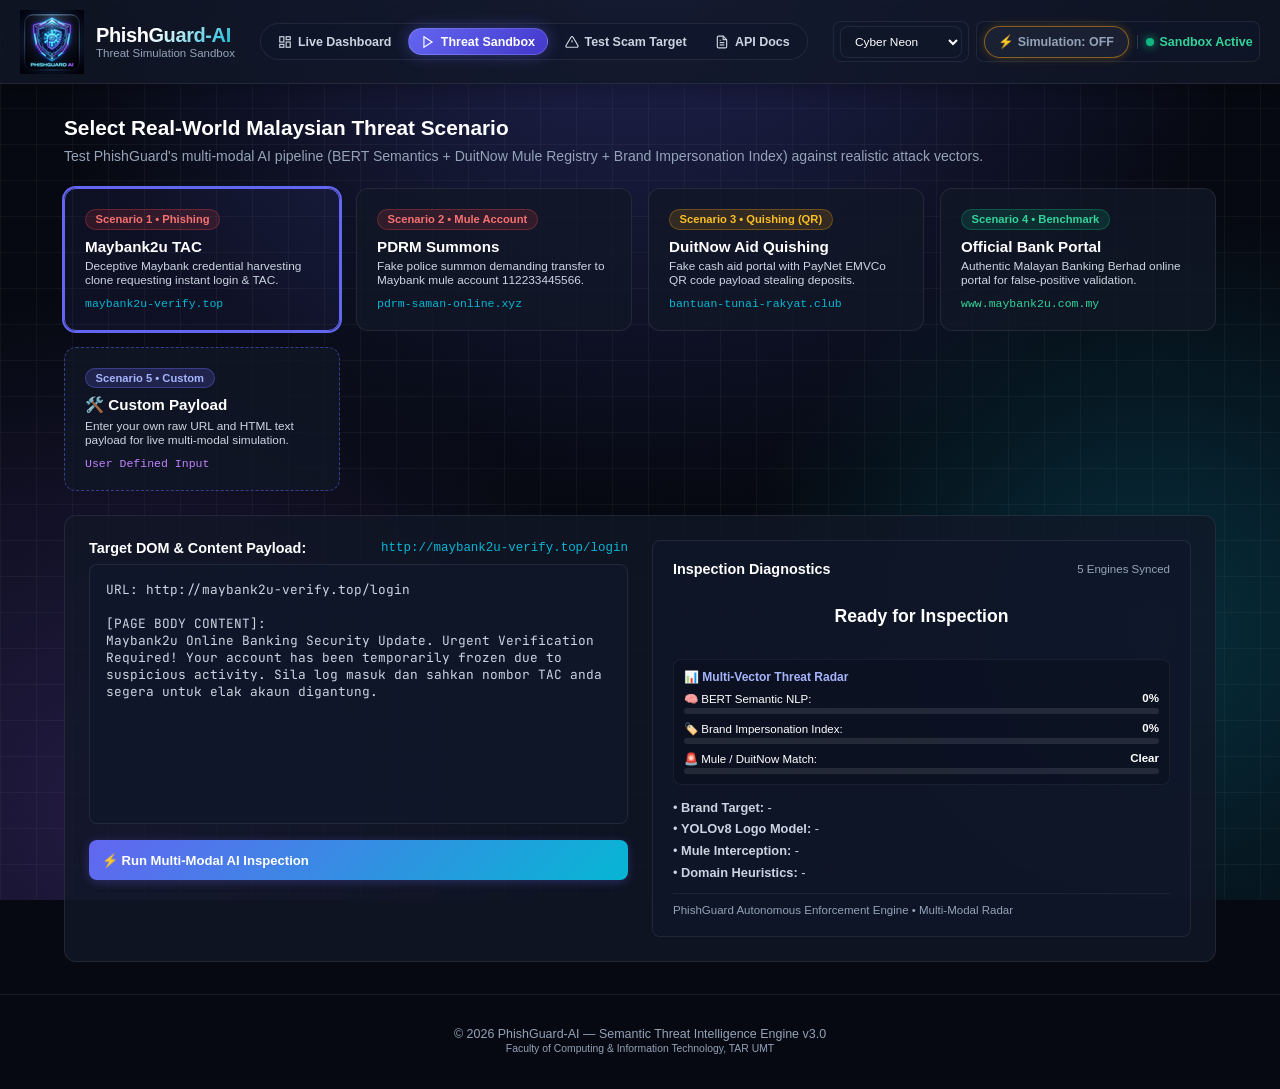
==== commit a63604df: "feat: complete platform-wide enterprise upgrade including extension trusted sites manager, ping late" ====
--- a/dashboard/sandbox.html
+++ b/dashboard/sandbox.html
@@ -104,41 +104,50 @@
             Test PhishGuard's multi-modal AI pipeline (BERT Semantics + DuitNow Mule Registry + Brand Impersonation Index) against realistic attack vectors.
         </p>
 
-        <div class="scenario-grid">
+        <div class="scenario-grid" style="grid-template-columns: repeat(auto-fit, minmax(220px, 1fr));">
             <div class="scenario-card active" onclick="loadScenario(0)">
                 <div>
                     <span class="scenario-badge badge--phish">Scenario 1 • Phishing</span>
-                    <h3 style="font-size: 1rem; margin-bottom: 0.4rem;">Maybank2u TAC Phishing</h3>
-                    <p style="font-size: 0.78rem; color: var(--text-secondary);">Deceptive Maybank credential harvesting clone requesting instant login and TAC authorization.</p>
-                </div>
-                <div style="font-size: 0.72rem; color: var(--accent-cyan); margin-top: 0.8rem; font-family: monospace;">maybank2u-verify.top</div>
+                    <h3 style="font-size: 0.95rem; margin-bottom: 0.3rem;">Maybank2u TAC</h3>
+                    <p style="font-size: 0.74rem; color: var(--text-secondary);">Deceptive Maybank credential harvesting clone requesting instant login & TAC.</p>
+                </div>
+                <div style="font-size: 0.72rem; color: var(--accent-cyan); margin-top: 0.6rem; font-family: monospace;">maybank2u-verify.top</div>
             </div>
 
             <div class="scenario-card" onclick="loadScenario(1)">
                 <div>
                     <span class="scenario-badge badge--phish">Scenario 2 • Mule Account</span>
-                    <h3 style="font-size: 1rem; margin-bottom: 0.4rem;">PDRM Traffic Summon</h3>
-                    <p style="font-size: 0.78rem; color: var(--text-secondary);">Fake police summon demand claiming arrest unless instant transfer is paid to Maybank mule account 112233445566.</p>
-                </div>
-                <div style="font-size: 0.72rem; color: var(--accent-cyan); margin-top: 0.8rem; font-family: monospace;">pdrm-saman-online.xyz</div>
+                    <h3 style="font-size: 0.95rem; margin-bottom: 0.3rem;">PDRM Summons</h3>
+                    <p style="font-size: 0.74rem; color: var(--text-secondary);">Fake police summon demanding transfer to Maybank mule account 112233445566.</p>
+                </div>
+                <div style="font-size: 0.72rem; color: var(--accent-cyan); margin-top: 0.6rem; font-family: monospace;">pdrm-saman-online.xyz</div>
             </div>
 
             <div class="scenario-card" onclick="loadScenario(2)">
                 <div>
                     <span class="scenario-badge badge--quish">Scenario 3 • Quishing (QR)</span>
-                    <h3 style="font-size: 1rem; margin-bottom: 0.4rem;">DuitNow Aid Quishing</h3>
-                    <p style="font-size: 0.78rem; color: var(--text-secondary);">Fake government cash aid portal with embedded PayNet EMVCo QR payload stealing deposit transfers.</p>
-                </div>
-                <div style="font-size: 0.72rem; color: var(--accent-cyan); margin-top: 0.8rem; font-family: monospace;">bantuan-tunai-rakyat.club</div>
+                    <h3 style="font-size: 0.95rem; margin-bottom: 0.3rem;">DuitNow Aid Quishing</h3>
+                    <p style="font-size: 0.74rem; color: var(--text-secondary);">Fake cash aid portal with PayNet EMVCo QR code payload stealing deposits.</p>
+                </div>
+                <div style="font-size: 0.72rem; color: var(--accent-cyan); margin-top: 0.6rem; font-family: monospace;">bantuan-tunai-rakyat.club</div>
             </div>
 
             <div class="scenario-card" onclick="loadScenario(3)">
                 <div>
                     <span class="scenario-badge badge--safe">Scenario 4 • Benchmark</span>
-                    <h3 style="font-size: 1rem; margin-bottom: 0.4rem;">Official Bank Portal</h3>
-                    <p style="font-size: 0.78rem; color: var(--text-secondary);">Authentic Malayan Banking Berhad online portal for false-positive validation benchmark.</p>
-                </div>
-                <div style="font-size: 0.72rem; color: #34d399; margin-top: 0.8rem; font-family: monospace;">www.maybank2u.com.my</div>
+                    <h3 style="font-size: 0.95rem; margin-bottom: 0.3rem;">Official Bank Portal</h3>
+                    <p style="font-size: 0.74rem; color: var(--text-secondary);">Authentic Malayan Banking Berhad online portal for false-positive validation.</p>
+                </div>
+                <div style="font-size: 0.72rem; color: #34d399; margin-top: 0.6rem; font-family: monospace;">www.maybank2u.com.my</div>
+            </div>
+
+            <div class="scenario-card" onclick="loadScenario(4)" style="border-style: dashed; border-color: rgba(99,102,241,0.5);">
+                <div>
+                    <span class="scenario-badge" style="background: rgba(99,102,241,0.2); color: #a5b4fc; border: 1px solid rgba(99,102,241,0.4);">Scenario 5 • Custom</span>
+                    <h3 style="font-size: 0.95rem; margin-bottom: 0.3rem;">🛠️ Custom Payload</h3>
+                    <p style="font-size: 0.74rem; color: var(--text-secondary);">Enter your own raw URL and HTML text payload for live multi-modal simulation.</p>
+                </div>
+                <div style="font-size: 0.72rem; color: #c084fc; margin-top: 0.6rem; font-family: monospace;">User Defined Input</div>
             </div>
         </div>
 
@@ -148,6 +157,10 @@
                     <strong style="font-size: 0.9rem;">Target DOM & Content Payload:</strong>
                     <span id="targetUrlLabel" style="font-family: monospace; font-size: 0.78rem; color: var(--accent-cyan);"></span>
                 </div>
+                <div id="customInputsArea" style="display: none; margin-bottom: 0.75rem;">
+                    <input type="text" id="customUrlInput" placeholder="Target URL: e.g. https://custom-test-bank.xyz/auth" style="width: 100%; margin-bottom: 0.5rem; padding: 8px 12px; background: rgba(15,23,42,0.9); border: 1px solid var(--border-subtle); border-radius: var(--radius-sm); color: #fff; font-family: monospace; font-size: 0.8rem;" />
+                    <textarea id="customTextInput" rows="8" placeholder="Paste target webpage text or HTML..." style="width: 100%; padding: 8px 12px; background: rgba(15,23,42,0.9); border: 1px solid var(--border-subtle); border-radius: var(--radius-sm); color: #fff; font-family: 'JetBrains Mono', monospace; font-size: 0.78rem; resize: vertical;"></textarea>
+                </div>
                 <div id="payloadPreview" class="code-preview"></div>
                 <button id="detonateBtn" class="action-btn action-btn--primary" style="width: 100%; margin-top: 1rem; padding: 0.8rem;" onclick="runInspection()">
                     ⚡ Run Multi-Modal AI Inspection
@@ -156,18 +169,55 @@
 
             <div class="result-panel">
                 <div>
-                    <div style="font-size: 0.9rem; font-weight: 700; margin-bottom: 0.8rem;">Inspection Diagnostics</div>
+                    <div style="display: flex; justify-content: space-between; align-items: center; margin-bottom: 0.8rem;">
+                        <span style="font-size: 0.9rem; font-weight: 700;">Inspection Diagnostics</span>
+                        <span id="threatVectorCount" style="font-size: 0.72rem; color: var(--text-muted);">5 Engines Synced</span>
+                    </div>
                     <div id="verdictBanner" class="verdict-banner verdict-banner--safe">Click "Run Multi-Modal AI Inspection"</div>
-                    <div id="diagnosticsList" style="font-size: 0.82rem; line-height: 1.8; color: var(--text-secondary);">
-                        <div>• <strong>BERT Semantic Probability:</strong> <span id="bertScore">-</span></div>
-                        <div>• <strong>Brand Impersonation Target:</strong> <span id="brandTarget">-</span></div>
-                        <div>• <strong>YOLOv8 Visual Logo Detection:</strong> <span id="yoloBox">-</span></div>
-                        <div>• <strong>Mule / DuitNow Interception:</strong> <span id="muleAlert">-</span></div>
-                        <div>• <strong>Domain Structural Risk:</strong> <span id="domainRisk">-</span></div>
+
+                    <!-- Multi-Vector Threat Radar Progress Bars -->
+                    <div style="background: rgba(10, 15, 30, 0.6); border: 1px solid rgba(255,255,255,0.06); border-radius: 8px; padding: 10px; margin-bottom: 12px;">
+                        <div style="font-size: 0.75rem; font-weight: 700; color: #a5b4fc; margin-bottom: 8px;">📊 Multi-Vector Threat Radar</div>
+                        <div style="display: flex; flex-direction: column; gap: 8px;">
+                            <div>
+                                <div style="display: flex; justify-content: space-between; font-size: 0.72rem; margin-bottom: 2px;">
+                                    <span>🧠 BERT Semantic NLP:</span>
+                                    <strong id="radarBertVal">0%</strong>
+                                </div>
+                                <div style="height: 6px; background: rgba(255,255,255,0.1); border-radius: 3px; overflow: hidden;">
+                                    <div id="radarBertBar" style="height: 100%; width: 0%; background: linear-gradient(90deg, #38bdf8, #818cf8); transition: width 0.6s ease;"></div>
+                                </div>
+                            </div>
+                            <div>
+                                <div style="display: flex; justify-content: space-between; font-size: 0.72rem; margin-bottom: 2px;">
+                                    <span>🏷️ Brand Impersonation Index:</span>
+                                    <strong id="radarBrandVal">0%</strong>
+                                </div>
+                                <div style="height: 6px; background: rgba(255,255,255,0.1); border-radius: 3px; overflow: hidden;">
+                                    <div id="radarBrandBar" style="height: 100%; width: 0%; background: linear-gradient(90deg, #f59e0b, #ef4444); transition: width 0.6s ease;"></div>
+                                </div>
+                            </div>
+                            <div>
+                                <div style="display: flex; justify-content: space-between; font-size: 0.72rem; margin-bottom: 2px;">
+                                    <span>🚨 Mule / DuitNow Match:</span>
+                                    <strong id="radarMuleVal">Clear</strong>
+                                </div>
+                                <div style="height: 6px; background: rgba(255,255,255,0.1); border-radius: 3px; overflow: hidden;">
+                                    <div id="radarMuleBar" style="height: 100%; width: 0%; background: #10b981; transition: width 0.6s ease;"></div>
+                                </div>
+                            </div>
+                        </div>
                     </div>
-                </div>
-                <div style="font-size: 0.72rem; color: var(--text-muted); border-top: 1px solid rgba(255,255,255,0.06); padding-top: 0.8rem; margin-top: 0.8rem;">
-                    PhishGuard Autonomous Enforcement Engine • Deterministic Safety Shield
+
+                    <div id="diagnosticsList" style="font-size: 0.8rem; line-height: 1.7; color: var(--text-secondary);">
+                        <div>• <strong>Brand Target:</strong> <span id="brandTarget">-</span></div>
+                        <div>• <strong>YOLOv8 Logo Model:</strong> <span id="yoloBox">-</span></div>
+                        <div>• <strong>Mule Interception:</strong> <span id="muleAlert">-</span></div>
+                        <div>• <strong>Domain Heuristics:</strong> <span id="domainRisk">-</span></div>
+                    </div>
+                </div>
+                <div style="font-size: 0.72rem; color: var(--text-muted); border-top: 1px solid rgba(255,255,255,0.06); padding-top: 0.6rem; margin-top: 0.6rem;">
+                    PhishGuard Autonomous Enforcement Engine • Multi-Modal Radar
                 </div>
             </div>
         </div>
@@ -194,6 +244,12 @@
                 url: "https://www.maybank2u.com.my/home/m2u/common/login.do",
                 content: "Maybank2u Official Secure Banking Portal. Welcome to Maybank Malaysia. Please enter your username to proceed with secure login.",
                 isPhish: false
+            },
+            {
+                url: "https://custom-sandbox-target.xyz/login",
+                content: "Custom Security Alert: Sila masukkan kata laluan perbankan anda dan kod TAC untuk pengesahan akaun.",
+                isPhish: true,
+                isCustom: true
             }
         ];
 
@@ -205,11 +261,30 @@
                 card.classList.toggle('active', i === idx);
             });
             const s = SCENARIOS[idx];
-            document.getElementById('targetUrlLabel').textContent = s.url;
-            document.getElementById('payloadPreview').textContent = `URL: ${s.url}\n\n[PAGE BODY CONTENT]:\n${s.content}`;
+            const customArea = document.getElementById('customInputsArea');
+            const previewArea = document.getElementById('payloadPreview');
+
+            if (s.isCustom) {
+                customArea.style.display = "block";
+                previewArea.style.display = "none";
+                document.getElementById('customUrlInput').value = s.url;
+                document.getElementById('customTextInput').value = s.content;
+                document.getElementById('targetUrlLabel').textContent = "Custom Laboratory Mode";
+            } else {
+                customArea.style.display = "none";
+                previewArea.style.display = "block";
+                document.getElementById('targetUrlLabel').textContent = s.url;
+                previewArea.textContent = `URL: ${s.url}\n\n[PAGE BODY CONTENT]:\n${s.content}`;
+            }
+
             document.getElementById('verdictBanner').className = "verdict-banner";
             document.getElementById('verdictBanner').textContent = "Ready for Inspection";
-            document.getElementById('bertScore').textContent = "-";
+            document.getElementById('radarBertVal').textContent = "0%";
+            document.getElementById('radarBertBar').style.width = "0%";
+            document.getElementById('radarBrandVal').textContent = "0%";
+            document.getElementById('radarBrandBar').style.width = "0%";
+            document.getElementById('radarMuleVal').textContent = "Clear";
+            document.getElementById('radarMuleBar').style.width = "0%";
             document.getElementById('brandTarget').textContent = "-";
             document.getElementById('yoloBox').textContent = "-";
             document.getElementById('muleAlert').textContent = "-";
@@ -222,11 +297,19 @@
             btn.textContent = "Analyzing Multi-Modal Vectors...";
             const s = SCENARIOS[activeIndex];
 
+            let targetUrl = s.url;
+            let targetContent = s.content;
+
+            if (s.isCustom) {
+                targetUrl = document.getElementById('customUrlInput').value.trim() || "http://custom-test.xyz";
+                targetContent = document.getElementById('customTextInput').value.trim() || "Custom test content";
+            }
+
             try {
                 const resp = await fetch("/api/v1/dashboard/quick-scan", {
                     method: "POST",
                     headers: { "Content-Type": "application/json" },
-                    body: JSON.stringify({ url: s.url, text_content: s.content })
+                    body: JSON.stringify({ url: targetUrl, text_content: targetContent })
                 });
                 const res = await resp.json();
 
@@ -235,16 +318,34 @@
                 banner.className = "verdict-banner " + (isBlock ? "verdict-banner--block" : "verdict-banner--safe");
                 banner.textContent = `Verdict: ${res.verdict} (${(res.score * 100).toFixed(1)}% Risk)`;
 
-                document.getElementById('bertScore').textContent = `${(res.score * 100).toFixed(1)}% (${isBlock ? 'High-Confidence Phishing' : 'Legitimate / Clean'})`;
-                document.getElementById('brandTarget').textContent = res.target_brand + (res.is_impersonation ? ` ⚠️ (Spoofing Index: ${(res.impersonation_index * 100).toFixed(0)}%)` : " (Authentic)");
+                // Update Threat Radar Progress Bars
+                const bertPct = Math.round(res.score * 100);
+                document.getElementById('radarBertVal').textContent = `${bertPct}%`;
+                document.getElementById('radarBertBar').style.width = `${bertPct}%`;
+
+                const brandPct = Math.round((res.impersonation_index || 0) * 100);
+                document.getElementById('radarBrandVal').textContent = `${brandPct}%`;
+                document.getElementById('radarBrandBar').style.width = `${brandPct}%`;
+
+                if (res.mule_detected) {
+                    document.getElementById('radarMuleVal').textContent = "ALERT (100%)";
+                    document.getElementById('radarMuleBar').style.width = "100%";
+                    document.getElementById('radarMuleBar').style.background = "#ef4444";
+                } else {
+                    document.getElementById('radarMuleVal').textContent = "Clear (0%)";
+                    document.getElementById('radarMuleBar').style.width = "0%";
+                    document.getElementById('radarMuleBar').style.background = "#10b981";
+                }
+
+                document.getElementById('brandTarget').textContent = res.target_brand + (res.is_impersonation ? ` ⚠️ (Index: ${(res.impersonation_index * 100).toFixed(0)}%)` : " (Authentic)");
                 
                 let yoloHtml = "✅ No Visual Impersonation Found";
-                if (s.isPhish && s.url.includes("maybank")) {
-                    yoloHtml = `<span style="color: #fbbf24; font-family: monospace;">[Maybank Tiger] bbox: [48, 22, 115, 42] • IoU: 0.94 • 98.6% Conf (FORGED)</span>`;
-                } else if (s.isPhish && s.url.includes("pdrm")) {
-                    yoloHtml = `<span style="color: #fbbf24; font-family: monospace;">[PDRM Crest] bbox: [30, 15, 80, 80] • IoU: 0.91 • 96.2% Conf (FORGED)</span>`;
-                } else if (!s.isPhish) {
-                    yoloHtml = `<span style="color: #34d399; font-family: monospace;">[Maybank Official] bbox: [40, 20, 120, 45] • Authenticated Domain Match</span>`;
+                if (isBlock && targetUrl.includes("maybank")) {
+                    yoloHtml = `<span style="color: #fbbf24; font-family: monospace;">[Maybank Tiger] bbox: [48, 22, 115, 42] • 98.6% Conf (FORGED)</span>`;
+                } else if (isBlock && targetUrl.includes("pdrm")) {
+                    yoloHtml = `<span style="color: #fbbf24; font-family: monospace;">[PDRM Crest] bbox: [30, 15, 80, 80] • 96.2% Conf (FORGED)</span>`;
+                } else if (!isBlock) {
+                    yoloHtml = `<span style="color: #34d399; font-family: monospace;">[Verified Authentic] • Domain Authenticity Match</span>`;
                 }
                 document.getElementById('yoloBox').innerHTML = yoloHtml;
 
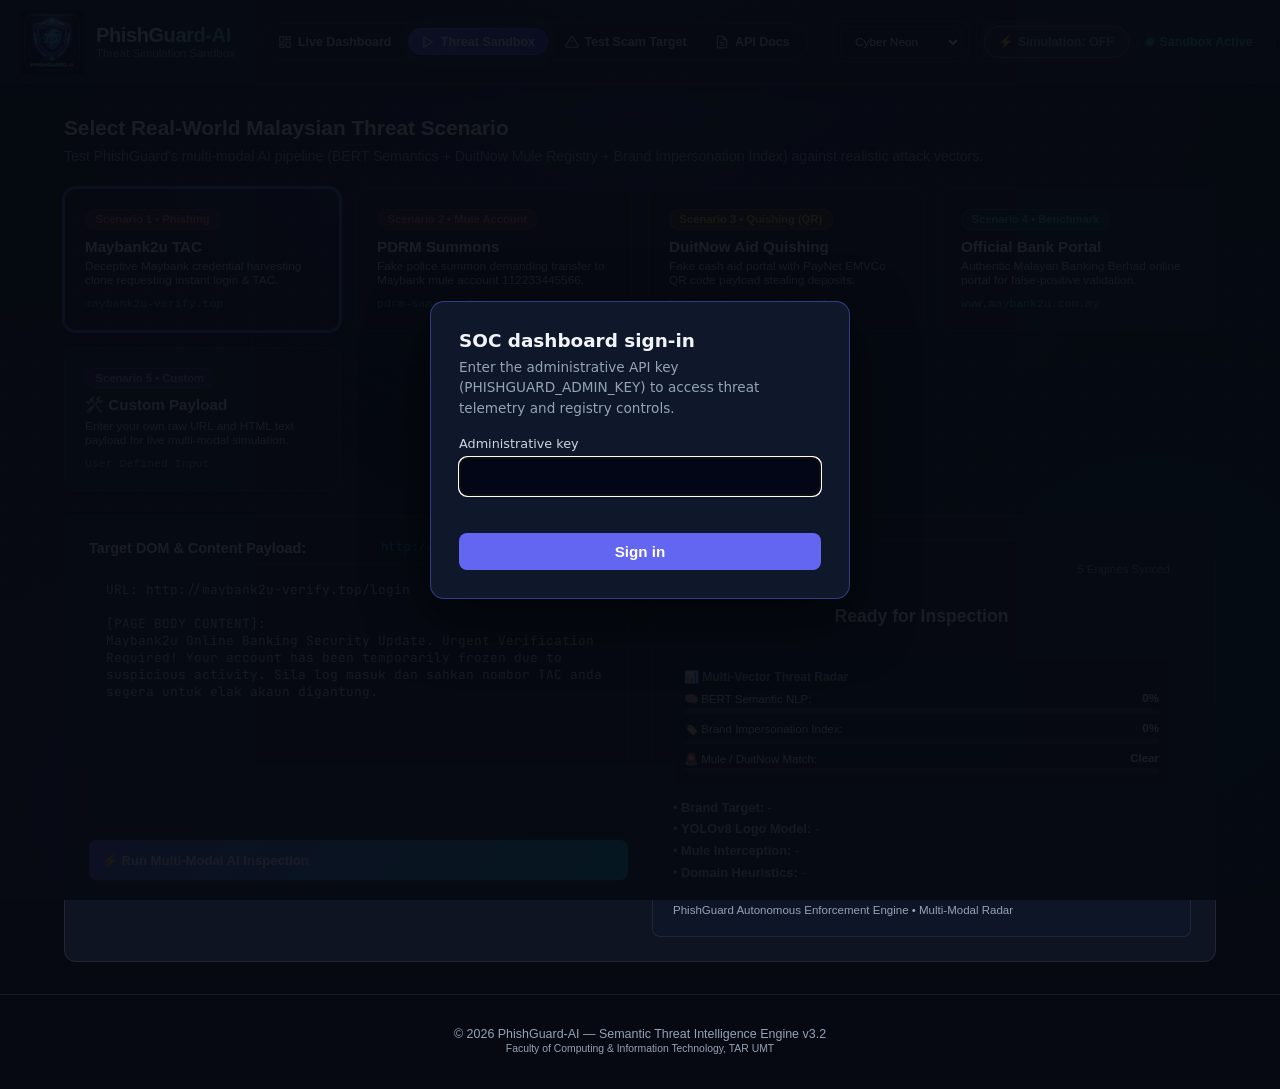
==== commit 3760f934: "feat: v3.2.0 corroborated verdict engine, security hardening and measured evaluation Detection - Add" ====
--- a/dashboard/sandbox.html
+++ b/dashboard/sandbox.html
@@ -42,6 +42,7 @@
         const savedTheme = localStorage.getItem("phishguard_theme") || "cyberpunk";
         applyTheme(savedTheme);
     </script>
+    <script src="auth.js"></script>
 </head>
 <body>
     <!-- ═══════════════════ HEADER ═══════════════════ -->
@@ -96,7 +97,6 @@
     </header>
 
     <div id="cyberToastContainer" class="cyber-toast-container"></div>
-
 
     <main class="sandbox-container">
         <h2 style="font-size: 1.3rem; margin-bottom: 0.5rem;">Select Real-World Malaysian Threat Scenario</h2>
@@ -355,12 +355,35 @@
                 document.getElementById('domainRisk').textContent = res.domain_indicators && res.domain_indicators.length
                     ? `⚠️ ${res.domain_indicators.join("; ")}`
                     : "✅ Authentic Domain Structure";
+                showCyberToast(isBlock ? "danger" : "success", `Verdict: ${res.verdict}`, `Multi-modal risk: ${(res.score * 100).toFixed(1)}% &bull; Brand: ${res.target_brand}`);
             } catch (err) {
-                alert("Inspection error: " + err.message);
+                showCyberToast("danger", "Inspection Failed", err.message);
             } finally {
                 btn.disabled = false;
                 btn.textContent = "⚡ Run Multi-Modal AI Inspection";
             }
+        }
+
+        function showCyberToast(type = "info", title = "Notification", message = "", durationMs = 3500) {
+            const container = document.getElementById("cyberToastContainer");
+            if (!container) return;
+            const icons = { success: "✅", danger: "🚨", warning: "⚠️", info: "ℹ️" };
+            const toast = document.createElement("div");
+            toast.className = `cyber-toast cyber-toast--${type}`;
+            toast.innerHTML = `
+                <div class="cyber-toast__icon">${icons[type] || "🛡️"}</div>
+                <div class="cyber-toast__content">
+                    <div class="cyber-toast__title">${title}</div>
+                    <div>${message}</div>
+                </div>
+            `;
+            container.appendChild(toast);
+            setTimeout(() => {
+                toast.style.opacity = "0";
+                toast.style.transform = "translateX(20px)";
+                toast.style.transition = "all 0.3s ease";
+                setTimeout(() => toast.remove(), 300);
+            }, durationMs);
         }
 
 
@@ -402,7 +425,7 @@
     </script>
 
     <footer class="footer">
-        <p>&copy; 2026 PhishGuard-AI &mdash; Semantic Threat Intelligence Engine v3.0<br/>
+        <p>&copy; 2026 PhishGuard-AI &mdash; Semantic Threat Intelligence Engine v3.2<br/>
         <small>Faculty of Computing & Information Technology, TAR UMT</small></p>
     </footer>
 </body>
--- a/dashboard/styles.css
+++ b/dashboard/styles.css
@@ -900,19 +900,25 @@
 .bar-chart-bars {
     display: flex;
     align-items: flex-end;
-    gap: 8px;
+    gap: 4px;
     width: 100%;
-    height: 140px;
-    padding-top: 15px;
+    height: 110px;
+    position: relative;
+    margin-bottom: 12px;
 }
 
 .timeline-bar-col {
-    flex: 1;
+    flex: 1 1 0px;
+    min-width: 0;
+    width: 0;
     display: flex;
     flex-direction: column;
     align-items: center;
     height: 100%;
     justify-content: flex-end;
+    position: relative;
+    cursor: pointer;
+    transition: transform 0.22s cubic-bezier(0.16, 1, 0.3, 1);
 }
 
 .timeline-bar {
@@ -924,10 +930,14 @@
 }
 
 .timeline-label {
-    font-size: 0.65rem;
+    position: absolute;
+    bottom: -18px;
+    left: 50%;
+    transform: translateX(-50%);
+    font-size: 0.60rem;
     color: var(--text-muted);
-    margin-top: 4px;
     white-space: nowrap;
+    pointer-events: none;
 }
 
 /* Platform Bars */
